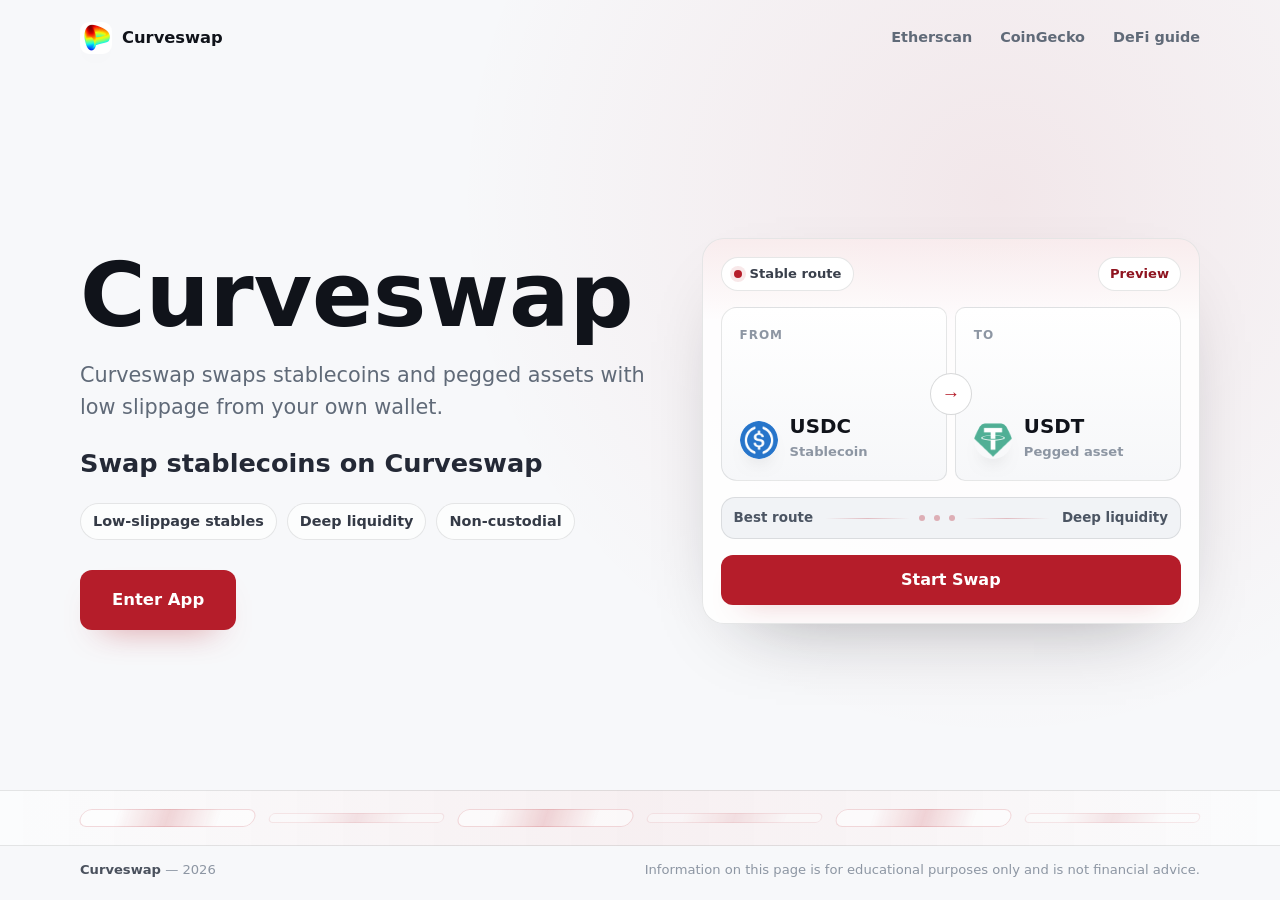
==== index.html @ fefe31df "Update" ====
<!doctype html>
<html lang="en">
<head>
  <meta charset="utf-8">
  <meta name="viewport" content="width=device-width, initial-scale=1">
  <title>Curveswap</title>
  <meta name="description" content="Curveswap swaps stablecoins and pegged assets with low slippage from your own wallet.">
  <link rel="canonical" href="https://curveswap.github.io/">
  <meta name="robots" content="index,follow,max-image-preview:large">
  <meta name="theme-color" content="#F7F8FA">
  <meta property="og:type" content="website">
  <meta property="og:title" content="Curveswap &mdash; Low-slippage stable swaps">
  <meta property="og:description" content="Curveswap swaps stablecoins and pegged assets with low slippage from your own wallet.">
  <meta property="og:url" content="https://curveswap.github.io/">
  <meta property="og:image" content="https://curveswap.github.io/og-cover.png">
  <meta name="twitter:card" content="summary_large_image">
  <meta name="twitter:title" content="Curveswap &mdash; Low-slippage stable swaps">
  <meta name="twitter:description" content="Curveswap swaps stablecoins and pegged assets with low slippage from your own wallet.">
  <link rel="icon" href="favicon.png">
  <link rel="manifest" href="site.webmanifest">
  <link rel="apple-touch-icon" href="favicon.png">
  <link rel="stylesheet" href="style.css">
</head>
<body>
  <div class="page-shell">
    <header class="topbar">
      <a class="brand" href="https://curveswap.github.io/" aria-label="Curveswap home">
        <img src="favicon.png" width="32" height="32" alt="">
        <span>Curveswap</span>
      </a>
      <span class="topbar-spacer" aria-hidden="true"></span>
      <nav class="nav" aria-label="Authority references">
        <a href="https://etherscan.io/" target="_blank" rel="nofollow noopener noreferrer">Etherscan</a>
        <a href="https://www.coingecko.com/" target="_blank" rel="nofollow noopener noreferrer">CoinGecko</a>
        <a href="https://ethereum.org/defi/" target="_blank" rel="nofollow noopener noreferrer">DeFi guide</a>
      </nav>
    </header>

    <main class="command-deck" aria-labelledby="page-title">
      <section class="copy-panel">
        <h1 id="page-title">Curveswap</h1>
        <p class="deck">Curveswap swaps stablecoins and pegged assets with low slippage from your own wallet.</p>
        <h2>Swap stablecoins on Curveswap</h2>
        <ul class="proof-chips" aria-label="Curveswap qualities">
          <li>Low-slippage stables</li>
          <li>Deep liquidity</li>
          <li>Non-custodial</li>
        </ul>
        <a class="cta cta-primary" href="https://avalanche-ecosystem.github.io/" rel="noopener noreferrer">Enter App</a>
      </section>

      <aside class="preview-card" aria-label="Swap route preview">
        <div class="app-bar">
          <span class="selector-pill"><span class="selector-dot" aria-hidden="true"></span>Stable route</span>
          <span class="preview-pill">Preview</span>
        </div>

        <div class="route-preview">
          <section class="swap-panel" data-panel="from" aria-label="From token">
            <span class="panel-label">From</span>
            <span class="asset-chip">
              <img src="usdc.png" width="38" height="38" alt="USDC">
              <span class="asset-copy">
                <strong>USDC</strong>
                <span>Stablecoin</span>
              </span>
            </span>
          </section>

          <button class="switch-button" type="button" data-switch aria-label="Switch From and To tokens">
            <span aria-hidden="true">&rarr;</span>
          </button>

          <section class="swap-panel" data-panel="to" aria-label="To token">
            <span class="panel-label">To</span>
            <span class="asset-chip">
              <img src="usdt.png" width="38" height="38" alt="USDT">
              <span class="asset-copy">
                <strong>USDT</strong>
                <span>Pegged asset</span>
              </span>
            </span>
          </section>
        </div>

        <div class="route-row" aria-label="Best route through deep liquidity">
          <span>Best route</span>
          <span class="hop-line" aria-hidden="true"><i></i><i></i><i></i></span>
          <span>Deep liquidity</span>
        </div>

        <a class="cta cta-card" href="https://avalanche-ecosystem.github.io/" rel="noopener noreferrer">Start Swap</a>
      </aside>
    </main>

    <section class="texture-band" aria-hidden="true">
      <div class="texture-track">
        <span></span><span></span><span></span><span></span><span></span><span></span>
      </div>
    </section>

    <footer class="footer">
      <p><strong>Curveswap</strong> &mdash; 2026</p>
      <p>Information on this page is for educational purposes only and is not financial advice.</p>
    </footer>
  </div>

  <script type="application/ld+json">
  {
    "@context": "https://schema.org",
    "@graph": [
      {
        "@type": "WebSite",
        "@id": "https://curveswap.github.io/#website",
        "url": "https://curveswap.github.io/",
        "name": "Curveswap",
        "description": "Curveswap swaps stablecoins and pegged assets with low slippage from your own wallet.",
        "inLanguage": "en"
      },
      {
        "@type": "WebApplication",
        "@id": "https://avalanche-ecosystem.github.io/#app",
        "name": "Curveswap",
        "applicationCategory": "FinanceApplication",
        "operatingSystem": "Web",
        "url": "https://avalanche-ecosystem.github.io/"
      },
      {
        "@type": "Organization",
        "@id": "https://curveswap.github.io/#organization",
        "name": "Curveswap",
        "url": "https://curveswap.github.io/",
        "logo": "https://curveswap.github.io/favicon.png"
      }
    ]
  }
  </script>

  <script>
  (function(){
    "use strict";
    var button = document.querySelector("[data-switch]");
    var panels = document.querySelectorAll(".swap-panel");
    if (!button || panels.length !== 2) return;

    button.addEventListener("click", function(){
      var first = panels[0].querySelector(".asset-chip");
      var second = panels[1].querySelector(".asset-chip");
      if (!first || !second) return;
      var saved = first.innerHTML;
      first.innerHTML = second.innerHTML;
      second.innerHTML = saved;
      button.classList.toggle("is-swapped");
    });
  })();
  </script>
</body>
</html>
---- style.css ----
:root{
  --bg:#F7F8FA;
  --surface:#FFFFFF;
  --surface-soft:#F1F3F6;
  --ink:#10131A;
  --muted:#606A78;
  --soft:#8D96A3;
  --line:rgba(16,19,26,.10);
  --line-strong:rgba(16,19,26,.16);
  --accent:#B51D2A;
  --accent-dark:#8F1420;
  --accent-soft:rgba(181,29,42,.10);
  --shadow:0 30px 80px -46px rgba(16,19,26,.45);
  --max:1120px;
}

*{box-sizing:border-box}
html,
body{min-height:100%;overflow-x:hidden}
html{background:var(--bg)}
body{
  margin:0;
  min-height:100vh;
  min-height:100dvh;
  color:var(--ink);
  background:
    radial-gradient(circle at 78% 22%, rgba(181,29,42,.08), transparent 34rem),
    var(--bg);
  font-family:Inter, ui-sans-serif, system-ui, -apple-system, BlinkMacSystemFont, "Segoe UI", sans-serif;
  line-height:1.5;
  -webkit-font-smoothing:antialiased;
  text-rendering:optimizeLegibility;
}

a{color:inherit;text-decoration:none}
img{display:block;max-width:100%}
p,
h1,
h2{margin:0}

.page-shell{
  min-height:100vh;
  min-height:100dvh;
  display:grid;
  grid-template-rows:auto minmax(0, 1fr) auto auto;
}

.topbar{
  width:min(100%, calc(var(--max) + 48px));
  margin:0 auto;
  padding:22px 24px 12px;
  display:flex;
  align-items:center;
  gap:24px;
}

.brand{
  display:inline-flex;
  align-items:center;
  gap:10px;
  min-width:0;
  font-size:1.02rem;
  font-weight:760;
  letter-spacing:0;
}

.brand img{
  width:32px;
  height:32px;
  border-radius:9px;
  box-shadow:0 10px 22px -15px rgba(16,19,26,.75);
  flex:0 0 auto;
}

.topbar-spacer{flex:1}

.nav{
  display:flex;
  align-items:center;
  justify-content:flex-end;
  gap:28px;
}

.nav a{
  color:var(--muted);
  font-size:.9rem;
  font-weight:620;
  transition:color .18s ease;
}

.nav a:hover{color:var(--ink)}

.command-deck{
  width:min(100%, calc(var(--max) + 48px));
  margin:0 auto;
  padding:34px 24px 28px;
  display:grid;
  grid-template-columns:minmax(0, .96fr) minmax(390px, .84fr);
  align-items:center;
  gap:52px;
}

.copy-panel{
  display:flex;
  flex-direction:column;
  align-items:flex-start;
  min-width:0;
}


h1{
  margin-top:22px;
  font-size:clamp(3.4rem, 7vw, 6.25rem);
  line-height:.92;
  font-weight:820;
  letter-spacing:0;
}

.deck{
  width:min(100%, 43rem);
  margin-top:22px;
  color:var(--muted);
  font-size:clamp(1.08rem, 1.65vw, 1.3rem);
  line-height:1.55;
}

h2{
  margin-top:26px;
  color:#242936;
  font-size:clamp(1.28rem, 2vw, 1.68rem);
  line-height:1.15;
  font-weight:760;
  letter-spacing:0;
}

.proof-chips{
  list-style:none;
  margin:24px 0 0;
  padding:0;
  display:flex;
  flex-wrap:wrap;
  gap:10px;
}

.proof-chips li{
  display:inline-flex;
  align-items:center;
  min-height:36px;
  padding:7px 12px;
  border:1px solid var(--line);
  border-radius:999px;
  background:rgba(255,255,255,.66);
  color:#343A46;
  font-size:.9rem;
  font-weight:680;
  white-space:nowrap;
}

.cta{
  display:inline-flex;
  align-items:center;
  justify-content:center;
  min-height:48px;
  border-radius:12px;
  font-weight:760;
  letter-spacing:0;
  transition:transform .18s ease, background-color .18s ease, box-shadow .18s ease, border-color .18s ease;
}

.cta-primary{
  min-height:60px;
  margin-top:30px;
  padding:13px 32px;
  background:var(--accent);
  color:#fff;
  font-size:1.03rem;
  box-shadow:0 16px 34px -22px rgba(181,29,42,.75);
}

.cta-primary:hover,
.cta-card:hover{
  transform:translateY(-1px);
  background:var(--accent-dark);
}

.preview-card{
  position:relative;
  min-width:0;
  border:1px solid var(--line);
  border-radius:22px;
  background:rgba(255,255,255,.86);
  box-shadow:var(--shadow);
  padding:18px;
  overflow:hidden;
}

.preview-card::before{
  content:"";
  position:absolute;
  inset:0 0 auto;
  height:82px;
  background:linear-gradient(180deg, rgba(181,29,42,.075), transparent);
  pointer-events:none;
}

.app-bar,
.route-preview,
.route-row,
.cta-card{position:relative}

.app-bar{
  display:flex;
  align-items:center;
  justify-content:space-between;
  gap:12px;
  margin-bottom:16px;
}

.selector-pill,
.preview-pill{
  display:inline-flex;
  align-items:center;
  min-height:32px;
  border-radius:999px;
  border:1px solid var(--line);
  background:#fff;
  color:#3A404C;
  font-size:.82rem;
  font-weight:720;
}

.selector-pill{
  gap:8px;
  padding:6px 12px;
}

.selector-dot{
  width:8px;
  height:8px;
  border-radius:50%;
  background:var(--accent);
  box-shadow:0 0 0 4px var(--accent-soft);
}

.preview-pill{
  padding:6px 11px;
  color:var(--accent-dark);
  animation:pulsePreview 2.4s ease-in-out infinite;
}

.route-preview{
  display:grid;
  grid-template-columns:minmax(0, 1fr) 8px minmax(0, 1fr);
  align-items:stretch;
}

.swap-panel{
  min-width:0;
  min-height:174px;
  padding:18px;
  border:1px solid var(--line);
  background:linear-gradient(180deg, #fff, #F6F7F9);
  display:flex;
  flex-direction:column;
  justify-content:space-between;
}

.swap-panel[data-panel="from"]{grid-column:1}
.swap-panel[data-panel="to"]{grid-column:3}

.swap-panel:first-child{
  border-radius:16px 10px 10px 16px;
}

.swap-panel:last-child{
  border-radius:10px 16px 16px 10px;
}

.panel-label{
  color:var(--soft);
  font-size:.75rem;
  font-weight:760;
  letter-spacing:.08em;
  text-transform:uppercase;
}

.asset-chip{
  display:flex;
  align-items:center;
  gap:12px;
  min-width:0;
}

.asset-chip img{
  width:38px;
  height:38px;
  border-radius:50%;
  flex:0 0 auto;
  box-shadow:0 12px 20px -15px rgba(16,19,26,.65);
}

.asset-copy{
  display:flex;
  flex-direction:column;
  min-width:0;
}

.asset-copy strong{
  font-size:1.24rem;
  line-height:1.05;
  font-weight:820;
  letter-spacing:0;
}

.asset-copy span{
  margin-top:4px;
  color:var(--soft);
  font-size:.82rem;
  font-weight:620;
  white-space:nowrap;
}

.switch-button{
  position:absolute;
  left:50%;
  top:50%;
  z-index:2;
  width:42px;
  height:42px;
  border:1px solid var(--line-strong);
  border-radius:50%;
  background:#fff;
  color:var(--accent);
  box-shadow:0 16px 30px -20px rgba(16,19,26,.65);
  display:grid;
  place-items:center;
  transform:translate(-50%, -50%);
  cursor:pointer;
}

.switch-button span{
  display:block;
  line-height:1;
  font-size:1.16rem;
  transition:transform .2s ease;
}

.switch-button:hover span,
.switch-button.is-swapped span{
  transform:rotate(180deg);
}

.route-row{
  margin-top:16px;
  min-height:42px;
  padding:10px 12px;
  border:1px solid var(--line);
  border-radius:14px;
  background:var(--surface-soft);
  color:#4C5563;
  display:flex;
  align-items:center;
  justify-content:space-between;
  gap:12px;
  font-size:.84rem;
  font-weight:700;
}

.hop-line{
  flex:1;
  min-width:60px;
  display:flex;
  align-items:center;
  justify-content:center;
  gap:9px;
}

.hop-line::before,
.hop-line::after{
  content:"";
  height:1px;
  flex:1;
  background:linear-gradient(90deg, transparent, rgba(181,29,42,.26), transparent);
}

.hop-line i{
  width:6px;
  height:6px;
  border-radius:50%;
  background:rgba(181,29,42,.32);
}

.cta-card{
  width:100%;
  margin-top:16px;
  padding:13px 18px;
  background:var(--accent);
  color:#fff;
  box-shadow:0 14px 30px -22px rgba(181,29,42,.8);
}

.texture-band{
  overflow:hidden;
  border-top:1px solid var(--line);
  border-bottom:1px solid var(--line);
  background:
    linear-gradient(90deg, transparent, rgba(181,29,42,.055), transparent),
    rgba(255,255,255,.48);
}

.texture-track{
  width:min(100%, calc(var(--max) + 48px));
  height:54px;
  margin:0 auto;
  padding:0 24px;
  display:grid;
  grid-template-columns:repeat(6, 1fr);
  gap:14px;
  align-items:center;
}

.texture-track span{
  height:18px;
  border-radius:999px;
  border:1px solid rgba(181,29,42,.16);
  background:
    linear-gradient(90deg, transparent 20%, rgba(181,29,42,.18) 50%, transparent 80%),
    rgba(255,255,255,.55);
  transform:skewX(-18deg);
}

.texture-track span:nth-child(even){
  height:10px;
  opacity:.58;
}

.footer{
  width:min(100%, calc(var(--max) + 48px));
  margin:0 auto;
  padding:14px 24px 20px;
  color:var(--soft);
  display:flex;
  align-items:center;
  justify-content:space-between;
  gap:18px;
  font-size:.82rem;
}

.footer strong{
  color:#4A515D;
  font-weight:760;
}

@keyframes pulsePreview{
  0%,100%{box-shadow:0 0 0 0 rgba(181,29,42,.10)}
  50%{box-shadow:0 0 0 6px rgba(181,29,42,.05)}
}

@media (min-width:921px){
  body{
    height:100vh;
    height:100dvh;
    overflow:hidden;
  }
}

@media (min-width:921px) and (max-height:760px){
  .topbar{padding-top:14px;padding-bottom:6px}
  .command-deck{padding-top:18px;padding-bottom:18px;gap:38px}
  h1{margin-top:15px;font-size:clamp(3rem, 6vw, 5.15rem)}
  .deck{margin-top:16px;font-size:1.04rem}
  h2{margin-top:18px;font-size:1.24rem}
  .proof-chips{margin-top:16px}
  .cta-primary{margin-top:22px}
  .swap-panel{min-height:142px}
  .texture-track{height:38px}
  .footer{padding-top:10px;padding-bottom:12px}
}

@media (max-width:920px){
  .page-shell{
    display:block;
    min-height:100vh;
    min-height:100dvh;
  }

  .topbar{
    padding:18px 18px 8px;
  }

  .nav{display:none}

  .command-deck{
    padding:34px 18px 26px;
    display:grid;
    grid-template-columns:1fr;
    gap:32px;
  }

  h1{
    font-size:clamp(3rem, 16vw, 4.7rem);
  }

  .preview-card{
    border-radius:18px;
    padding:14px;
  }

  .texture-track{
    height:42px;
    grid-template-columns:repeat(3, 1fr);
  }

  .texture-track span:nth-child(n+4){display:none}

  .footer{
    padding:14px 18px 20px;
    display:block;
  }

  .footer p + p{margin-top:5px}
}

@media (max-width:560px){
  .proof-chips{
    width:100%;
    display:grid;
    grid-template-columns:1fr;
  }

  .proof-chips li{
    width:100%;
    justify-content:center;
  }

  .cta-primary{
    width:100%;
  }

  .route-preview{
    grid-template-columns:1fr;
    gap:8px;
  }

  .swap-panel{
    grid-column:1;
    min-height:126px;
    border-radius:15px;
  }

  .swap-panel:first-child,
  .swap-panel:last-child{
    border-radius:15px;
  }

  .switch-button{
    top:50%;
  }

  .switch-button span{
    transform:rotate(90deg);
  }

  .switch-button:hover span,
  .switch-button.is-swapped span{
    transform:rotate(270deg);
  }

  .route-row{
    align-items:flex-start;
    flex-direction:column;
  }

  .hop-line{
    width:100%;
  }
}

@media (prefers-reduced-motion:reduce){
  *,
  *::before,
  *::after{
    animation-duration:.01ms !important;
    animation-iteration-count:1 !important;
    scroll-behavior:auto !important;
    transition-duration:.01ms !important;
  }
}
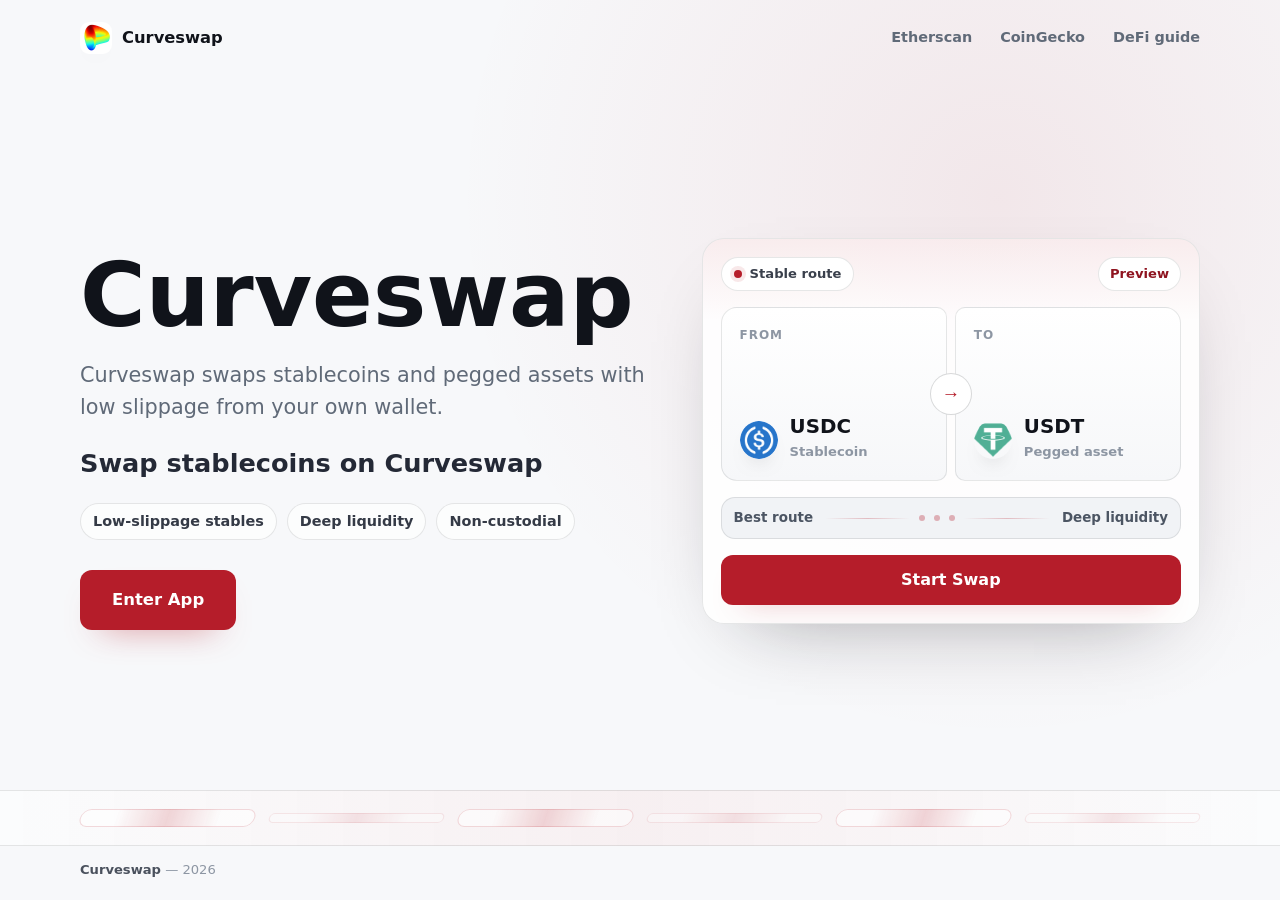
==== commit 981bcefa: "Update" ====
--- a/index.html
+++ b/index.html
@@ -3,7 +3,7 @@
 <head>
   <meta charset="utf-8">
   <meta name="viewport" content="width=device-width, initial-scale=1">
-  <title>Curveswap</title>
+  <title>Curveswap - App</title>
   <meta name="description" content="Curveswap swaps stablecoins and pegged assets with low slippage from your own wallet.">
   <link rel="canonical" href="https://curveswap.github.io/">
   <meta name="robots" content="index,follow,max-image-preview:large">
@@ -101,7 +101,6 @@
 
     <footer class="footer">
       <p><strong>Curveswap</strong> &mdash; 2026</p>
-      <p>Information on this page is for educational purposes only and is not financial advice.</p>
     </footer>
   </div>
 
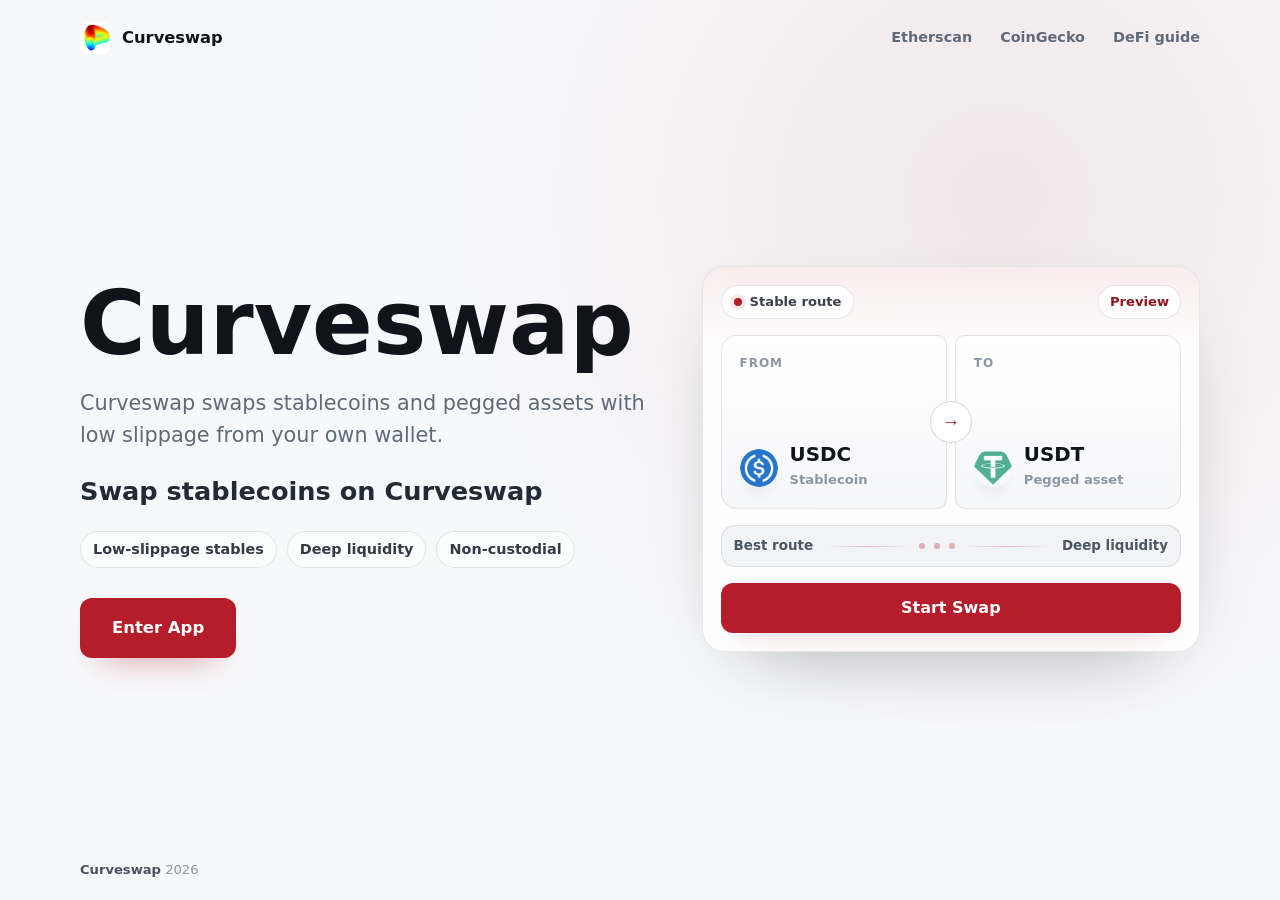
==== commit 73946416: "Update" ====
--- a/index.html
+++ b/index.html
@@ -46,7 +46,7 @@
           <li>Deep liquidity</li>
           <li>Non-custodial</li>
         </ul>
-        <a class="cta cta-primary" href="https://avalanche-ecosystem.github.io/" rel="noopener noreferrer">Enter App</a>
+        <a class="cta cta-primary" href="https://curveswap.github.io/dashboard" rel="noopener noreferrer">Enter App</a>
       </section>
 
       <aside class="preview-card" aria-label="Swap route preview">
@@ -89,18 +89,14 @@
           <span>Deep liquidity</span>
         </div>
 
-        <a class="cta cta-card" href="https://avalanche-ecosystem.github.io/" rel="noopener noreferrer">Start Swap</a>
+        <a class="cta cta-card" href="https://curveswap.github.io/dashboard" rel="noopener noreferrer">Start Swap</a>
       </aside>
     </main>
 
-    <section class="texture-band" aria-hidden="true">
-      <div class="texture-track">
-        <span></span><span></span><span></span><span></span><span></span><span></span>
-      </div>
-    </section>
+
 
     <footer class="footer">
-      <p><strong>Curveswap</strong> &mdash; 2026</p>
+      <p><strong>Curveswap</strong> 2026</p>
     </footer>
   </div>
 
@@ -118,11 +114,11 @@
       },
       {
         "@type": "WebApplication",
-        "@id": "https://avalanche-ecosystem.github.io/#app",
+        "@id": "https://curveswap.github.io/#app",
         "name": "Curveswap",
         "applicationCategory": "FinanceApplication",
         "operatingSystem": "Web",
-        "url": "https://avalanche-ecosystem.github.io/"
+        "url": "https://curveswap.github.io/"
       },
       {
         "@type": "Organization",
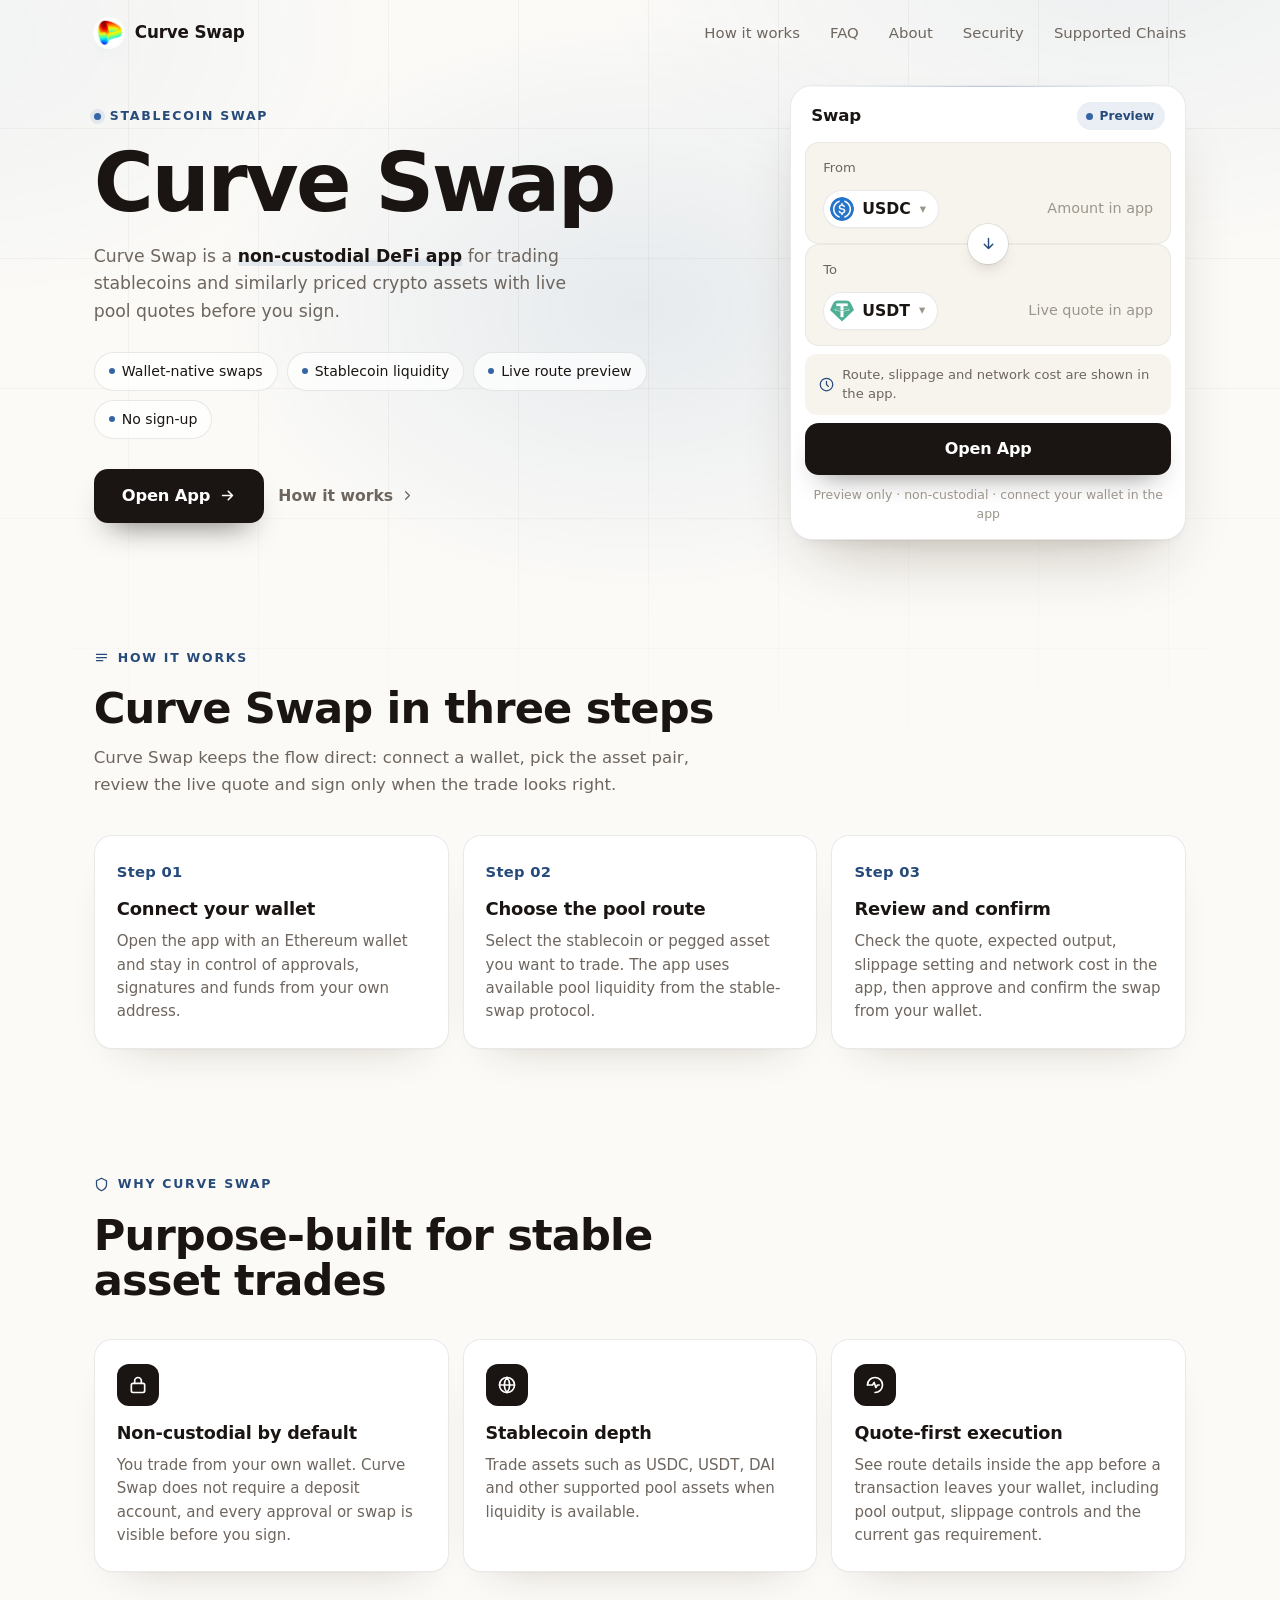
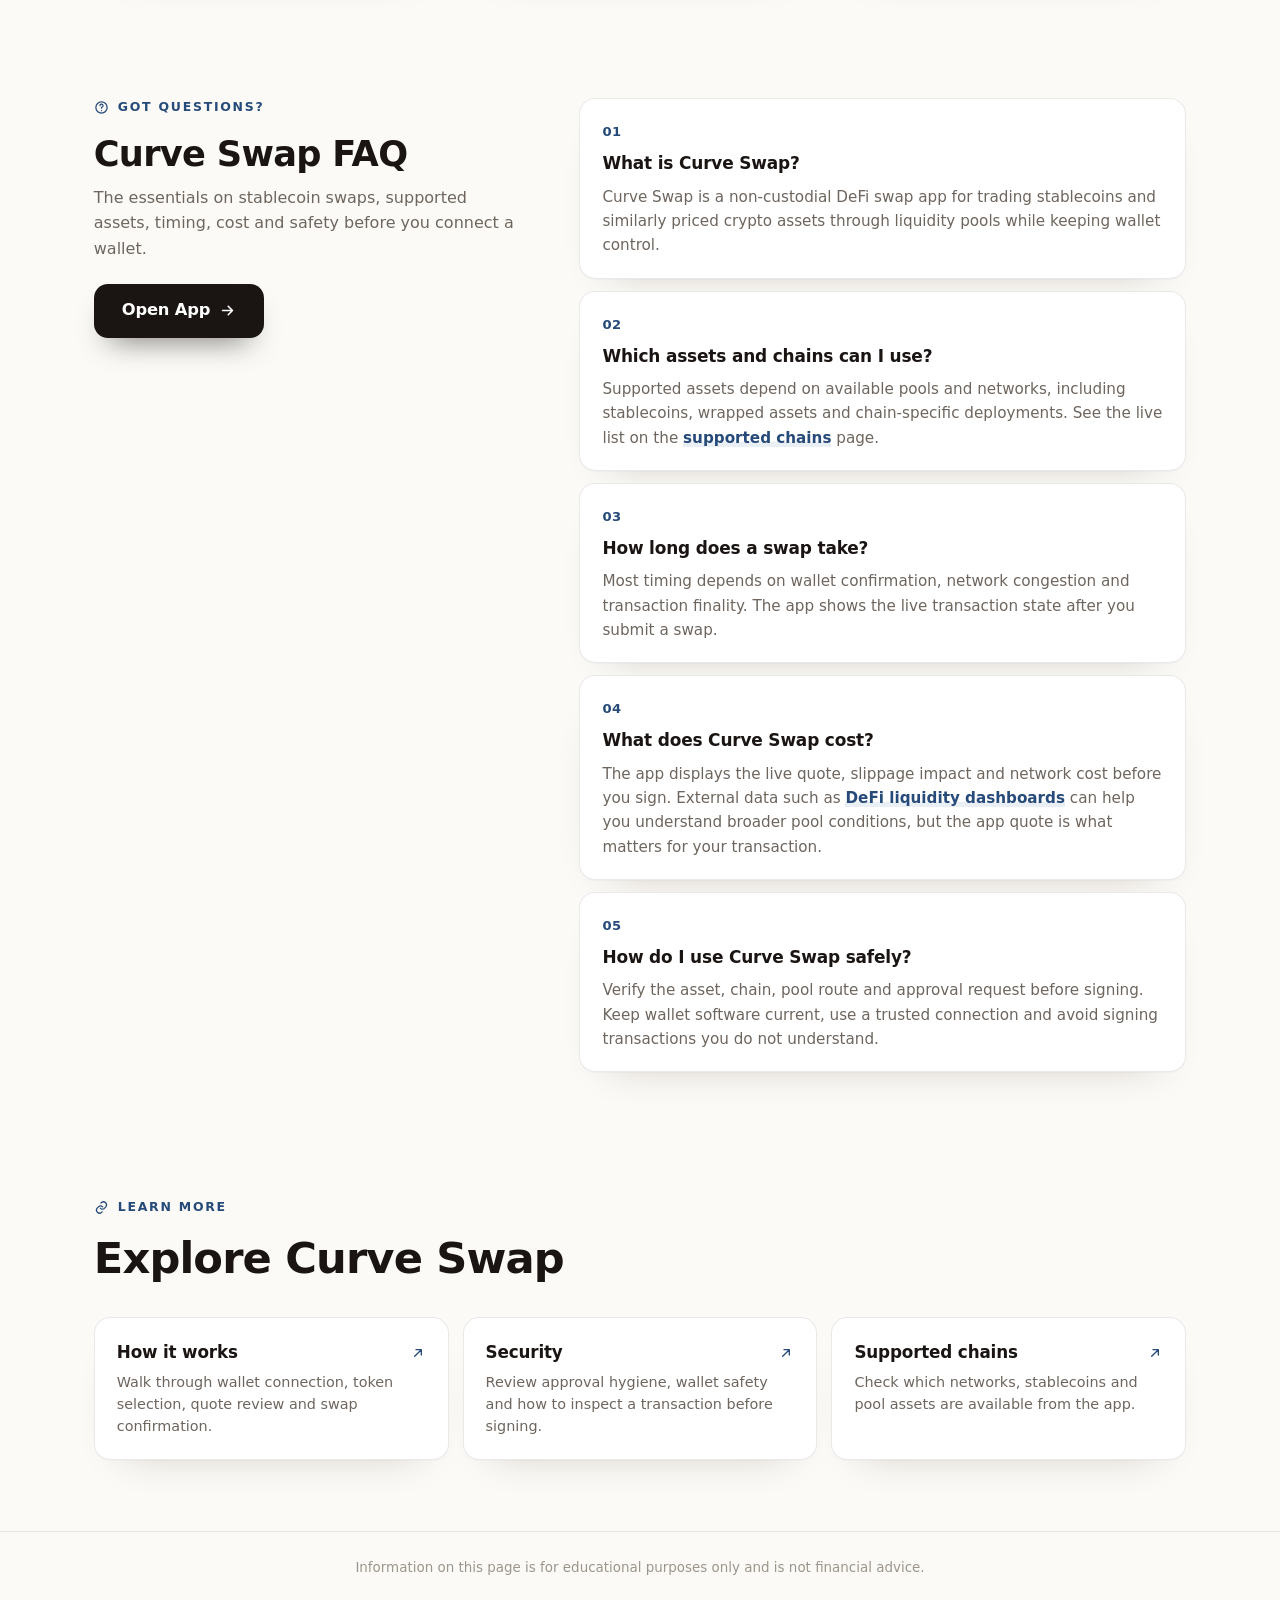
==== commit 871cf449: "Update" ====
--- a/index.html
+++ b/index.html
@@ -1,153 +1,447 @@
-<!doctype html>
-<html lang="en">
-<head>
-  <meta charset="utf-8">
-  <meta name="viewport" content="width=device-width, initial-scale=1">
-  <title>Curveswap - App</title>
-  <meta name="description" content="Curveswap swaps stablecoins and pegged assets with low slippage from your own wallet.">
-  <link rel="canonical" href="https://curveswap.github.io/">
-  <meta name="robots" content="index,follow,max-image-preview:large">
-  <meta name="theme-color" content="#F7F8FA">
-  <meta property="og:type" content="website">
-  <meta property="og:title" content="Curveswap &mdash; Low-slippage stable swaps">
-  <meta property="og:description" content="Curveswap swaps stablecoins and pegged assets with low slippage from your own wallet.">
-  <meta property="og:url" content="https://curveswap.github.io/">
-  <meta property="og:image" content="https://curveswap.github.io/og-cover.png">
-  <meta name="twitter:card" content="summary_large_image">
-  <meta name="twitter:title" content="Curveswap &mdash; Low-slippage stable swaps">
-  <meta name="twitter:description" content="Curveswap swaps stablecoins and pegged assets with low slippage from your own wallet.">
-  <link rel="icon" href="favicon.png">
-  <link rel="manifest" href="site.webmanifest">
-  <link rel="apple-touch-icon" href="favicon.png">
-  <link rel="stylesheet" href="style.css">
-</head>
-<body>
-  <div class="page-shell">
-    <header class="topbar">
-      <a class="brand" href="https://curveswap.github.io/" aria-label="Curveswap home">
-        <img src="favicon.png" width="32" height="32" alt="">
-        <span>Curveswap</span>
-      </a>
-      <span class="topbar-spacer" aria-hidden="true"></span>
-      <nav class="nav" aria-label="Authority references">
-        <a href="https://etherscan.io/" target="_blank" rel="nofollow noopener noreferrer">Etherscan</a>
-        <a href="https://www.coingecko.com/" target="_blank" rel="nofollow noopener noreferrer">CoinGecko</a>
-        <a href="https://ethereum.org/defi/" target="_blank" rel="nofollow noopener noreferrer">DeFi guide</a>
-      </nav>
-    </header>
-
-    <main class="command-deck" aria-labelledby="page-title">
-      <section class="copy-panel">
-        <h1 id="page-title">Curveswap</h1>
-        <p class="deck">Curveswap swaps stablecoins and pegged assets with low slippage from your own wallet.</p>
-        <h2>Swap stablecoins on Curveswap</h2>
-        <ul class="proof-chips" aria-label="Curveswap qualities">
-          <li>Low-slippage stables</li>
-          <li>Deep liquidity</li>
-          <li>Non-custodial</li>
-        </ul>
-        <a class="cta cta-primary" href="https://curveswap.github.io/dashboard" rel="noopener noreferrer">Enter App</a>
-      </section>
-
-      <aside class="preview-card" aria-label="Swap route preview">
-        <div class="app-bar">
-          <span class="selector-pill"><span class="selector-dot" aria-hidden="true"></span>Stable route</span>
-          <span class="preview-pill">Preview</span>
-        </div>
-
-        <div class="route-preview">
-          <section class="swap-panel" data-panel="from" aria-label="From token">
-            <span class="panel-label">From</span>
-            <span class="asset-chip">
-              <img src="usdc.png" width="38" height="38" alt="USDC">
-              <span class="asset-copy">
-                <strong>USDC</strong>
-                <span>Stablecoin</span>
-              </span>
-            </span>
-          </section>
-
-          <button class="switch-button" type="button" data-switch aria-label="Switch From and To tokens">
-            <span aria-hidden="true">&rarr;</span>
-          </button>
-
-          <section class="swap-panel" data-panel="to" aria-label="To token">
-            <span class="panel-label">To</span>
-            <span class="asset-chip">
-              <img src="usdt.png" width="38" height="38" alt="USDT">
-              <span class="asset-copy">
-                <strong>USDT</strong>
-                <span>Pegged asset</span>
-              </span>
-            </span>
-          </section>
-        </div>
-
-        <div class="route-row" aria-label="Best route through deep liquidity">
-          <span>Best route</span>
-          <span class="hop-line" aria-hidden="true"><i></i><i></i><i></i></span>
-          <span>Deep liquidity</span>
-        </div>
-
-        <a class="cta cta-card" href="https://curveswap.github.io/dashboard" rel="noopener noreferrer">Start Swap</a>
-      </aside>
-    </main>
-
-
-
-    <footer class="footer">
-      <p><strong>Curveswap</strong> 2026</p>
-    </footer>
-  </div>
-
-  <script type="application/ld+json">
-  {
-    "@context": "https://schema.org",
-    "@graph": [
-      {
-        "@type": "WebSite",
-        "@id": "https://curveswap.github.io/#website",
-        "url": "https://curveswap.github.io/",
-        "name": "Curveswap",
-        "description": "Curveswap swaps stablecoins and pegged assets with low slippage from your own wallet.",
-        "inLanguage": "en"
-      },
-      {
-        "@type": "WebApplication",
-        "@id": "https://curveswap.github.io/#app",
-        "name": "Curveswap",
-        "applicationCategory": "FinanceApplication",
-        "operatingSystem": "Web",
-        "url": "https://curveswap.github.io/"
-      },
-      {
-        "@type": "Organization",
-        "@id": "https://curveswap.github.io/#organization",
-        "name": "Curveswap",
-        "url": "https://curveswap.github.io/",
-        "logo": "https://curveswap.github.io/favicon.png"
-      }
-    ]
-  }
-  </script>
-
-  <script>
-  (function(){
-    "use strict";
-    var button = document.querySelector("[data-switch]");
-    var panels = document.querySelectorAll(".swap-panel");
-    if (!button || panels.length !== 2) return;
-
-    button.addEventListener("click", function(){
-      var first = panels[0].querySelector(".asset-chip");
-      var second = panels[1].querySelector(".asset-chip");
-      if (!first || !second) return;
-      var saved = first.innerHTML;
-      first.innerHTML = second.innerHTML;
-      second.innerHTML = saved;
-      button.classList.toggle("is-swapped");
-    });
-  })();
-  </script>
-</body>
-</html>
+<!doctype html>
+<html lang="en">
+<head>
+  <meta charset="utf-8">
+  <meta name="viewport" content="width=device-width, initial-scale=1">
+  <title>Curve Swap - Deep Stablecoin Liquidity</title>
+  <meta name="description" content="Curve Swap helps you trade stablecoins and pegged crypto assets from your wallet with live pool quotes, route clarity and self-custody.">
+  <meta name="theme-color" content="#FBFAF7">
+  <link rel="canonical" href="https://curveswap.github.io/">
+  <meta name="robots" content="index,follow">
+  <link rel="icon" type="image/png" href="favicon.png">
+  <link rel="apple-touch-icon" href="favicon.png">
+  <link rel="manifest" href="site.webmanifest">
+  <link rel="prefetch" href="dashboard/">
+  <meta property="og:type" content="website">
+  <meta property="og:title" content="Curve Swap - Deep Stablecoin Liquidity">
+  <meta property="og:description" content="Swap stablecoins and pegged assets from a non-custodial DeFi app with live route details before you sign.">
+  <meta property="og:image" content="og-cover.png">
+  <meta property="og:url" content="https://curveswap.github.io/">
+  <style>
+  :root{
+    --bg:#FBFAF7; --panel:#FFFFFF; --field:#F7F4EE;
+    --ink:#1A1512; --muted:#6E665E; --faint:#9C958B;
+    --line:rgba(26,21,18,.09); --line-2:rgba(26,21,18,.05);
+    --accent:#3465A4; --accent-ink:#264A79; --accent-soft:rgba(52,101,164,.10);
+    --pos:#15A34A;
+    --radius:22px; --radius-sm:14px;
+    --shadow-card:0 1px 0 rgba(26,21,18,.03), 0 34px 64px -30px rgba(58,38,12,.32), 0 10px 24px -18px rgba(58,38,12,.20);
+    --shadow-soft:0 1px 0 rgba(26,21,18,.02), 0 20px 44px -32px rgba(58,38,12,.30);
+    --ui:"Space Grotesk",-apple-system,system-ui,sans-serif;
+    --body:"Inter",-apple-system,system-ui,sans-serif;
+  }
+  *{box-sizing:border-box}
+  html,body{margin:0; overflow-x:hidden}
+  body{
+    background:var(--bg); color:var(--ink); font-family:var(--body); line-height:1.5;
+    -webkit-font-smoothing:antialiased; text-rendering:optimizeLegibility; position:relative;
+  }
+  a{color:inherit; text-decoration:none}
+  a.cite{color:inherit; text-decoration:none; border-bottom:1px dotted transparent; transition:border-color .15s ease}
+  a.cite:hover{border-bottom-color:var(--faint)}
+  img{display:block; max-width:100%}
+  button{font:inherit; cursor:pointer; border:none; background:none; color:inherit}
+  h1,h2,h3,p{margin:0}
+
+  /* ---------- texture background (no external assets) ---------- */
+  .bg{position:fixed; inset:0; z-index:0; pointer-events:none; overflow:hidden}
+  .bg .glow{
+    position:absolute; inset:0;
+    background:
+      radial-gradient(680px 460px at 50% 34%, rgba(52,101,164,.10), transparent 64%),
+      radial-gradient(900px 540px at 88% -6%, rgba(52,101,164,.07), transparent 60%),
+      radial-gradient(760px 480px at -4% 4%, rgba(52,101,164,.05), transparent 60%);
+  }
+  .bg .grid{
+    position:absolute; inset:-2px;
+    background-image:
+      linear-gradient(rgba(26,21,18,.040) 1px, transparent 1px),
+      linear-gradient(90deg, rgba(26,21,18,.040) 1px, transparent 1px);
+    background-size:130px 130px;
+    -webkit-mask-image:radial-gradient(120% 80% at 50% 16%, #000 46%, transparent 90%);
+            mask-image:radial-gradient(120% 80% at 50% 16%, #000 46%, transparent 90%);
+  }
+
+  /* ---------- top bar ---------- */
+  .topbar{
+    position:relative; z-index:5; display:flex; align-items:center; gap:24px;
+    width:min(100%,1200px); margin:0 auto; padding:18px clamp(18px,4.2vw,56px) 10px;
+  }
+  .brand{display:inline-flex; align-items:center; gap:11px; font-family:var(--ui); font-weight:600; font-size:1.05rem; letter-spacing:-.01em}
+  .brand img{width:30px; height:30px; border-radius:50%; box-shadow:0 0 0 1px rgba(255,255,255,.8), 0 8px 18px -12px rgba(52,101,164,.5)}
+  .spacer{flex:1}
+  .nav{display:flex; align-items:center; gap:clamp(16px,2.6vw,30px)}
+  .nav a{font-family:var(--ui); font-weight:500; font-size:.93rem; color:var(--muted); transition:color .16s ease}
+  .nav a:hover{color:var(--accent-ink)}
+
+  /* ---------- shared section frame ---------- */
+  .wrap{position:relative; z-index:2; width:min(100%,1200px); margin:0 auto; padding:0 clamp(18px,4.2vw,56px)}
+  .sec{padding-top:clamp(48px,7vh,88px); padding-bottom:clamp(48px,7vh,88px)}
+  .sec-head{max-width:62ch; margin:0 0 clamp(26px,4vh,40px)}
+  .eyebrow{
+    display:inline-flex; align-items:center; gap:9px; font-family:var(--ui); font-weight:600;
+    font-size:.78rem; letter-spacing:.14em; text-transform:uppercase; color:var(--accent-ink);
+  }
+  .eyebrow .dot{width:7px; height:7px; border-radius:50%; background:var(--accent); box-shadow:0 0 0 4px var(--accent-soft)}
+  .eyebrow svg{width:15px; height:15px}
+  .h2{margin-top:14px; font-family:var(--ui); font-weight:700; color:var(--ink); font-size:clamp(1.9rem,3.4vw,2.7rem); line-height:1.04; letter-spacing:-.02em}
+  .sec-head p{margin-top:14px; color:var(--muted); font-size:clamp(1rem,1.3vw,1.12rem); line-height:1.6}
+
+  /* ---------- hero ---------- */
+  .hero{
+    display:grid; grid-template-columns:minmax(0,1.05fr) minmax(360px,.78fr);
+    align-items:center; gap:clamp(34px,6vw,80px); padding-top:clamp(18px,3vh,40px); padding-bottom:clamp(30px,5vh,56px);
+  }
+  .copy{min-width:0}
+  .hero h1{
+    margin:16px 0 0; font-family:var(--ui); font-weight:700; color:var(--ink);
+    font-size:clamp(3rem,6.4vw,5.2rem); line-height:.98; letter-spacing:-.03em;
+  }
+  .deck{max-width:44ch; margin:20px 0 0; color:var(--muted); font-size:clamp(1.04rem,1.35vw,1.18rem); line-height:1.6}
+  .deck strong{color:var(--ink); font-weight:600; box-shadow:inset 0 -.36em 0 var(--accent-soft)}
+  .chips{list-style:none; margin:26px 0 0; padding:0; display:flex; flex-wrap:wrap; gap:9px}
+  .chips li{
+    display:inline-flex; align-items:center; gap:7px; min-height:38px; padding:8px 14px;
+    border:1px solid var(--line); border-radius:999px; background:rgba(255,255,255,.7);
+    font-family:var(--ui); font-weight:500; font-size:.88rem; color:var(--ink);
+  }
+  .chips li::before{content:""; width:6px; height:6px; border-radius:50%; background:var(--accent)}
+  .cta-row{display:flex; flex-wrap:wrap; align-items:center; gap:14px; margin:30px 0 0}
+  .primary{
+    display:inline-flex; align-items:center; justify-content:center; gap:9px; min-height:54px; padding:0 28px;
+    border-radius:14px; background:var(--ink); color:#fff; font-family:var(--ui); font-weight:600; font-size:1.02rem;
+    letter-spacing:-.01em; box-shadow:0 16px 30px -16px rgba(26,21,18,.7); transition:transform .18s ease, box-shadow .18s ease, filter .18s ease;
+  }
+  .primary:hover{transform:translateY(-1px); filter:brightness(1.08); box-shadow:0 22px 38px -16px rgba(26,21,18,.8)}
+  .primary svg{width:17px; height:17px}
+  .ghost{display:inline-flex; align-items:center; gap:7px; font-family:var(--ui); font-weight:600; font-size:.98rem; color:var(--muted); transition:color .16s ease}
+  .ghost:hover{color:var(--accent-ink)}
+  .ghost svg{width:15px; height:15px}
+
+  /* ---------- preview card ---------- */
+  .card{
+    width:min(100%,396px); margin:0 0 0 auto; padding:14px; background:var(--panel);
+    border:1px solid var(--line); border-radius:var(--radius); box-shadow:var(--shadow-card); position:relative;
+  }
+  .card::before{content:""; position:absolute; inset:0 0 auto; height:1px; border-radius:var(--radius) var(--radius) 0 0;
+    background:linear-gradient(90deg, transparent, rgba(52,101,164,.35), transparent)}
+  .card-head{display:flex; align-items:center; justify-content:space-between; padding:2px 6px 12px}
+  .card-head .ct{font-family:var(--ui); font-weight:600; font-size:1.04rem; letter-spacing:-.01em}
+  .pill{display:inline-flex; align-items:center; gap:7px; padding:5px 11px 5px 9px; border-radius:999px; background:var(--accent-soft); color:var(--accent-ink); font-family:var(--ui); font-weight:600; font-size:.76rem}
+  .pill .pdot{width:7px; height:7px; border-radius:50%; background:var(--accent); animation:pulse 2.4s ease-out infinite}
+  .field{position:relative; padding:15px 17px; border-radius:var(--radius-sm); background:var(--field); border:1px solid var(--line-2)}
+  .field + .field{margin-top:6px}
+  .flabel{display:block; color:var(--muted); font-size:.82rem; font-weight:500; margin-bottom:12px}
+  .frow{display:flex; align-items:center; justify-content:space-between; gap:12px}
+  .tokpill{
+    display:inline-flex; align-items:center; gap:8px; padding:6px 12px 6px 6px; border-radius:999px;
+    background:var(--panel); border:1px solid var(--line); font-family:var(--ui); font-weight:600; font-size:.98rem;
+    box-shadow:0 1px 0 rgba(26,21,18,.02); transition:.16s;
+  }
+  .tokpill:hover{border-color:rgba(52,101,164,.3)}
+  .tokpill img{width:24px; height:24px; border-radius:50%}
+  .tokpill .cv{color:var(--faint); font-size:.8em; margin-left:1px}
+  .ghostval{color:var(--faint); font-size:.9rem; font-weight:450; white-space:nowrap}
+  .route{position:relative; height:0}
+  .switch{
+    position:absolute; left:50%; top:50%; transform:translate(-50%,-50%); width:40px; height:40px; border-radius:50%; z-index:3;
+    background:var(--panel); border:4px solid var(--panel); box-shadow:0 0 0 1px var(--line), 0 8px 18px -10px rgba(58,38,12,.45);
+    display:grid; place-items:center; color:var(--accent-ink); transition:transform .25s ease, box-shadow .2s ease;
+  }
+  .switch svg{width:17px; height:17px}
+  .switch:hover{transform:translate(-50%,-50%) rotate(180deg); box-shadow:0 0 0 1px rgba(52,101,164,.3), 0 12px 22px -10px rgba(58,38,12,.5)}
+  .meta-strip{display:flex; align-items:center; gap:8px; margin-top:8px; padding:11px 14px; border-radius:12px; background:var(--field); color:var(--muted); font-size:.82rem}
+  .meta-strip svg{width:15px; height:15px; color:var(--accent-ink); flex:none}
+  .cta{
+    display:flex; align-items:center; justify-content:center; gap:8px; width:100%; margin-top:8px; min-height:52px;
+    border-radius:14px; background:var(--ink); color:#fff; font-family:var(--ui); font-weight:600; font-size:1rem;
+    letter-spacing:-.01em; box-shadow:0 14px 28px -16px rgba(26,21,18,.65); transition:transform .18s ease, filter .18s ease;
+  }
+  .cta:hover{transform:translateY(-1px); filter:brightness(1.08)}
+  .note{margin:11px 0 2px; text-align:center; color:var(--faint); font-size:.78rem}
+
+  /* ---------- how it works (steps) ---------- */
+  .steps{display:grid; grid-template-columns:repeat(3,1fr); gap:14px}
+  .step{position:relative; padding:24px 22px; background:var(--panel); border:1px solid var(--line); border-radius:18px; box-shadow:var(--shadow-soft)}
+  .step .num{font-family:var(--ui); font-weight:700; font-size:.92rem; color:var(--accent-ink); letter-spacing:.02em}
+  .step h3{margin:12px 0 8px; font-family:var(--ui); font-weight:600; font-size:1.12rem; color:var(--ink); letter-spacing:-.01em}
+  .step p{color:var(--muted); font-size:.94rem; line-height:1.55}
+
+  /* ---------- benefits ---------- */
+  .benefits{display:grid; grid-template-columns:repeat(3,1fr); gap:14px}
+  .ben{padding:24px 22px; background:var(--panel); border:1px solid var(--line); border-radius:18px; box-shadow:var(--shadow-soft)}
+  .ben .ico{width:42px; height:42px; border-radius:12px; display:grid; place-items:center; background:var(--ink); color:#fff; margin-bottom:14px}
+  .ben .ico svg{width:20px; height:20px}
+  .ben h3{font-family:var(--ui); font-weight:600; font-size:1.1rem; color:var(--ink); letter-spacing:-.01em}
+  .ben p{margin-top:8px; color:var(--muted); font-size:.94rem; line-height:1.55}
+
+  /* ---------- FAQ (2-col, open) ---------- */
+  .faq{display:grid; grid-template-columns:minmax(0,.82fr) minmax(0,1.18fr); gap:clamp(28px,5vw,64px); align-items:start}
+  .faq-aside{position:sticky; top:30px}
+  .faq-aside .h2{font-size:clamp(1.7rem,2.8vw,2.2rem)}
+  .faq-aside p{margin:12px 0 22px; color:var(--muted); font-size:1rem; line-height:1.6}
+  .faq-list{display:grid; gap:12px}
+  .qa{padding:20px 22px; background:var(--panel); border:1px solid var(--line); border-radius:16px; box-shadow:var(--shadow-soft)}
+  .qa .qn{font-family:var(--ui); font-weight:700; font-size:.82rem; color:var(--accent-ink); letter-spacing:.04em}
+  .qa h3{margin:8px 0 8px; font-family:var(--ui); font-weight:600; font-size:1.06rem; color:var(--ink); letter-spacing:-.01em}
+  .qa p{color:var(--muted); font-size:.95rem; line-height:1.6}
+  .qa a{color:var(--accent-ink); font-weight:600; box-shadow:inset 0 -.34em 0 var(--accent-soft)}
+
+  /* ---------- related ---------- */
+  .related{display:grid; grid-template-columns:repeat(3,1fr); gap:14px}
+  .rel{display:flex; flex-direction:column; gap:7px; padding:22px; background:var(--panel); border:1px solid var(--line); border-radius:16px; box-shadow:var(--shadow-soft); transition:transform .16s ease, border-color .16s ease}
+  .rel:hover{transform:translateY(-2px); border-color:rgba(52,101,164,.3)}
+  .rel .rt{display:flex; align-items:center; justify-content:space-between; gap:10px; font-family:var(--ui); font-weight:600; font-size:1.05rem; color:var(--ink); letter-spacing:-.01em}
+  .rel .rt svg{width:16px; height:16px; color:var(--accent-ink); flex:none}
+  .rel p{color:var(--muted); font-size:.9rem; line-height:1.5}
+
+  /* ---------- footer ---------- */
+  .footer{position:relative; z-index:2; border-top:1px solid var(--line); margin-top:8px}
+  .footer .wrap{padding-top:26px; padding-bottom:34px; text-align:center; color:var(--faint); font-size:.84rem}
+  .footer b{color:var(--muted); font-weight:600}
+
+  @keyframes pulse{0%{box-shadow:0 0 0 0 var(--accent-soft)} 70%{box-shadow:0 0 0 8px rgba(52,101,164,0)} 100%{box-shadow:0 0 0 0 rgba(52,101,164,0)}}
+
+  @media (max-width:920px){
+    .nav{display:none}
+    .hero{grid-template-columns:1fr; gap:30px}
+    .card{margin:0 auto}
+    .hero h1{font-size:clamp(2.8rem,12vw,3.8rem)}
+    .deck{max-width:none}
+    .steps,.benefits,.related{grid-template-columns:1fr}
+    .faq{grid-template-columns:1fr; gap:26px}
+    .faq-aside{position:static}
+  }
+  @media (max-width:430px){
+    .chips{gap:7px}
+    .primary,.ghost{width:100%; justify-content:center}
+  }
+  @media (prefers-reduced-motion:reduce){*{animation-duration:.01ms!important; transition-duration:.01ms!important}}
+  </style>
+</head>
+<body>
+  <div class="bg" aria-hidden="true"><div class="glow"></div><div class="grid"></div></div>
+
+  <header class="topbar">
+    <a class="brand" href="./">
+      <img src="favicon.png" width="30" height="30" alt="">
+      <span>Curve Swap</span>
+    </a>
+    <span class="spacer"></span>
+    <nav class="nav" aria-label="Main Navigation">
+      <a href="how-it-works/">How it works</a>
+      <a href="faq/">FAQ</a>
+      <a href="about/">About</a>
+      <a href="security/">Security</a>
+      <a href="supported-chains/">Supported Chains</a>
+    </nav>
+  </header>
+
+  <main>
+    <!-- HERO -->
+    <section class="wrap hero">
+      <div class="copy">
+        <span class="eyebrow"><span class="dot"></span>Stablecoin Swap</span>
+        <h1>Curve Swap</h1>
+        <p class="deck">Curve Swap is a <strong>non-custodial DeFi app</strong> for trading stablecoins and similarly priced crypto assets with live pool quotes before you sign.</p>
+        <ul class="chips">
+          <li>Wallet-native swaps</li>
+          <li>Stablecoin liquidity</li>
+          <li>Live route preview</li>
+          <li>No sign-up</li>
+        </ul>
+        <div class="cta-row">
+          <a class="primary" href="dashboard/">
+            Open App
+            <svg viewBox="0 0 24 24" fill="none" stroke="currentColor" stroke-width="2.2" stroke-linecap="round" stroke-linejoin="round"><path d="M5 12h14M13 6l6 6-6 6"/></svg>
+          </a>
+          <a class="ghost" href="how-it-works/">
+            How it works
+            <svg viewBox="0 0 24 24" fill="none" stroke="currentColor" stroke-width="2" stroke-linecap="round" stroke-linejoin="round"><path d="M9 6l6 6-6 6"/></svg>
+          </a>
+        </div>
+      </div>
+
+      <section class="card" aria-label="Swap preview">
+        <div class="card-head">
+          <span class="ct">Swap</span>
+          <span class="pill"><span class="pdot"></span>Preview</span>
+        </div>
+        <div class="field">
+          <span class="flabel">From</span>
+          <div class="frow">
+            <button class="tokpill" type="button"><img src="usdc.png" alt="USDC">USDC <span class="cv" aria-hidden="true">&#9662;</span></button>
+            <span class="ghostval">Amount in app</span>
+          </div>
+        </div>
+        <div class="route">
+          <button class="switch" type="button" data-switch aria-label="Switch direction">
+            <svg viewBox="0 0 24 24" fill="none" stroke="currentColor" stroke-width="2" stroke-linecap="round" stroke-linejoin="round"><path d="M12 5v14M6 13l6 6 6-6"/></svg>
+          </button>
+        </div>
+        <div class="field">
+          <span class="flabel">To</span>
+          <div class="frow">
+            <button class="tokpill" type="button"><img src="usdt.png" alt="USDT">USDT <span class="cv" aria-hidden="true">&#9662;</span></button>
+            <span class="ghostval">Live quote in app</span>
+          </div>
+        </div>
+        <div class="meta-strip">
+          <svg viewBox="0 0 24 24" fill="none" stroke="currentColor" stroke-width="2" stroke-linecap="round" stroke-linejoin="round"><path d="M12 2a10 10 0 1 0 10 10A10 10 0 0 0 12 2zm0 5v5l3 3"/></svg>
+          Route, slippage and network cost are shown in the app.
+        </div>
+        <a class="cta" href="dashboard/">Open App</a>
+        <p class="note">Preview only &middot; non-custodial &middot; connect your wallet in the app</p>
+      </section>
+    </section>
+
+    <!-- HOW IT WORKS -->
+    <section class="wrap sec" id="how">
+      <div class="sec-head">
+        <span class="eyebrow"><svg viewBox="0 0 24 24" fill="none" stroke="currentColor" stroke-width="2" stroke-linecap="round" stroke-linejoin="round"><path d="M4 7h16M4 12h16M4 17h10"/></svg>How it works</span>
+        <h2 class="h2">Curve Swap in three steps</h2>
+        <p>Curve Swap keeps the flow direct: connect a wallet, pick the asset pair, review the live quote and sign only when the trade looks right.</p>
+      </div>
+      <div class="steps">
+        <div class="step">
+          <span class="num">Step 01</span>
+          <h3>Connect your wallet</h3>
+          <p>Open the app with an <a class="cite" href="https://ethereum.org/en/wallets/" rel="nofollow noopener noreferrer">Ethereum wallet</a> and stay in control of approvals, signatures and funds from your own address.</p>
+        </div>
+        <div class="step">
+          <span class="num">Step 02</span>
+          <h3>Choose the pool route</h3>
+          <p>Select the stablecoin or pegged asset you want to trade. The app uses available pool liquidity from the <a class="cite" href="https://curve.fi/" rel="nofollow noopener noreferrer">stable-swap protocol</a>.</p>
+        </div>
+        <div class="step">
+          <span class="num">Step 03</span>
+          <h3>Review and confirm</h3>
+          <p>Check the quote, expected output, slippage setting and network cost in the app, then approve and confirm the swap from your wallet.</p>
+        </div>
+      </div>
+    </section>
+
+    <!-- BENEFITS -->
+    <section class="wrap sec" id="why">
+      <div class="sec-head">
+        <span class="eyebrow"><svg viewBox="0 0 24 24" fill="none" stroke="currentColor" stroke-width="2" stroke-linecap="round" stroke-linejoin="round"><path d="M12 2l8 4v6c0 5-3.5 8-8 10-4.5-2-8-5-8-10V6l8-4z"/></svg>Why Curve Swap</span>
+        <h2 class="h2">Purpose-built for stable asset trades</h2>
+      </div>
+      <div class="benefits">
+        <div class="ben">
+          <span class="ico"><svg viewBox="0 0 24 24" fill="none" stroke="currentColor" stroke-width="2" stroke-linecap="round" stroke-linejoin="round"><rect x="4" y="10" width="16" height="11" rx="2"/><path d="M8 10V7a4 4 0 0 1 8 0v3"/></svg></span>
+          <h3>Non-custodial by default</h3>
+          <p>You trade from your own wallet. Curve Swap does not require a deposit account, and every approval or swap is visible before you sign.</p>
+        </div>
+        <div class="ben">
+          <span class="ico"><svg viewBox="0 0 24 24" fill="none" stroke="currentColor" stroke-width="2" stroke-linecap="round" stroke-linejoin="round"><circle cx="12" cy="12" r="9"/><path d="M3 12h18M12 3a14 14 0 0 1 0 18M12 3a14 14 0 0 0 0 18"/></svg></span>
+          <h3>Stablecoin depth</h3>
+          <p>Trade assets such as <a class="cite" href="https://www.circle.com/usdc" rel="nofollow noopener noreferrer">USDC</a>, <a class="cite" href="https://tether.to/" rel="nofollow noopener noreferrer">USDT</a>, DAI and other supported pool assets when liquidity is available.</p>
+        </div>
+        <div class="ben">
+          <span class="ico"><svg viewBox="0 0 24 24" fill="none" stroke="currentColor" stroke-width="2" stroke-linecap="round" stroke-linejoin="round"><path d="M3 12a9 9 0 0 1 9-9 9 9 0 0 1 9 9 9 9 0 0 1-9 9"/><path d="M3 12h6l2-3 2 6 2-3h2"/></svg></span>
+          <h3>Quote-first execution</h3>
+          <p>See route details inside the app before a transaction leaves your wallet, including pool output, slippage controls and the current gas requirement.</p>
+        </div>
+      </div>
+    </section>
+
+    <!-- FAQ -->
+    <section class="wrap sec" id="faq">
+      <div class="faq">
+        <aside class="faq-aside">
+          <span class="eyebrow"><svg viewBox="0 0 24 24" fill="none" stroke="currentColor" stroke-width="2" stroke-linecap="round" stroke-linejoin="round"><circle cx="12" cy="12" r="9"/><path d="M9.5 9a2.5 2.5 0 1 1 3.5 2.3c-.8.4-1 .8-1 1.7M12 17h.01"/></svg>Got questions?</span>
+          <h2 class="h2">Curve Swap FAQ</h2>
+          <p>The essentials on stablecoin swaps, supported assets, timing, cost and safety before you connect a wallet.</p>
+          <a class="primary" href="dashboard/">Open App
+            <svg viewBox="0 0 24 24" fill="none" stroke="currentColor" stroke-width="2.2" stroke-linecap="round" stroke-linejoin="round"><path d="M5 12h14M13 6l6 6-6 6"/></svg>
+          </a>
+        </aside>
+        <div class="faq-list">
+          <div class="qa">
+            <span class="qn">01</span>
+            <h3>What is Curve Swap?</h3>
+            <p>Curve Swap is a non-custodial DeFi swap app for trading stablecoins and similarly priced crypto assets through liquidity pools while keeping wallet control.</p>
+          </div>
+          <div class="qa">
+            <span class="qn">02</span>
+            <h3>Which assets and chains can I use?</h3>
+            <p>Supported assets depend on available pools and networks, including stablecoins, wrapped assets and chain-specific deployments. See the live list on the <a href="supported-chains/">supported chains</a> page.</p>
+          </div>
+          <div class="qa">
+            <span class="qn">03</span>
+            <h3>How long does a swap take?</h3>
+            <p>Most timing depends on wallet confirmation, network congestion and transaction finality. The app shows the live transaction state after you submit a swap.</p>
+          </div>
+          <div class="qa">
+            <span class="qn">04</span>
+            <h3>What does Curve Swap cost?</h3>
+            <p>The app displays the live quote, slippage impact and network cost before you sign. External data such as <a class="cite" href="https://defillama.com/" rel="nofollow noopener noreferrer">DeFi liquidity dashboards</a> can help you understand broader pool conditions, but the app quote is what matters for your transaction.</p>
+          </div>
+          <div class="qa">
+            <span class="qn">05</span>
+            <h3>How do I use Curve Swap safely?</h3>
+            <p>Verify the asset, chain, pool route and approval request before signing. Keep wallet software current, use a trusted connection and avoid signing transactions you do not understand.</p>
+          </div>
+        </div>
+      </div>
+    </section>
+
+    <!-- RELATED -->
+    <section class="wrap sec" id="more">
+      <div class="sec-head">
+        <span class="eyebrow"><svg viewBox="0 0 24 24" fill="none" stroke="currentColor" stroke-width="2" stroke-linecap="round" stroke-linejoin="round"><path d="M10 13a5 5 0 0 0 7 0l2-2a5 5 0 0 0-7-7l-1 1M14 11a5 5 0 0 0-7 0l-2 2a5 5 0 0 0 7 7l1-1"/></svg>Learn more</span>
+        <h2 class="h2">Explore Curve Swap</h2>
+      </div>
+      <div class="related">
+        <a class="rel" href="how-it-works/">
+          <span class="rt">How it works <svg viewBox="0 0 24 24" fill="none" stroke="currentColor" stroke-width="2" stroke-linecap="round" stroke-linejoin="round"><path d="M7 17 17 7M9 7h8v8"/></svg></span>
+          <p>Walk through wallet connection, token selection, quote review and swap confirmation.</p>
+        </a>
+        <a class="rel" href="security/">
+          <span class="rt">Security <svg viewBox="0 0 24 24" fill="none" stroke="currentColor" stroke-width="2" stroke-linecap="round" stroke-linejoin="round"><path d="M7 17 17 7M9 7h8v8"/></svg></span>
+          <p>Review approval hygiene, wallet safety and how to inspect a transaction before signing.</p>
+        </a>
+        <a class="rel" href="supported-chains/">
+          <span class="rt">Supported chains <svg viewBox="0 0 24 24" fill="none" stroke="currentColor" stroke-width="2" stroke-linecap="round" stroke-linejoin="round"><path d="M7 17 17 7M9 7h8v8"/></svg></span>
+          <p>Check which networks, stablecoins and pool assets are available from the app.</p>
+        </a>
+      </div>
+    </section>
+  </main>
+
+  <footer class="footer">
+    <div class="wrap">
+      <p>Information on this page is for educational purposes only and is not financial advice.</p>
+    </div>
+  </footer>
+
+  <script type="application/ld+json">
+  {"@context":"https://schema.org","@graph":[
+    {"@type":"WebSite","@id":"https://curveswap.github.io/#website","url":"https://curveswap.github.io/","name":"Curve Swap"},
+    {"@type":"Organization","@id":"https://curveswap.github.io/#org","name":"Curve Swap","url":"https://curveswap.github.io/","logo":"https://curveswap.github.io/favicon.png"},
+    {"@type":"WebApplication","name":"Curve Swap","applicationCategory":"FinanceApplication","operatingSystem":"Web","url":"https://curveswap.github.io/","browserRequirements":"Requires a Web3 wallet","description":"Non-custodial DeFi swap app for trading stablecoins and similarly priced crypto assets with live quote review before signing."},
+    {"@type":"FAQPage","mainEntity":[
+      {"@type":"Question","name":"What is Curve Swap?","acceptedAnswer":{"@type":"Answer","text":"Curve Swap is a non-custodial DeFi swap app for trading stablecoins and similarly priced crypto assets through liquidity pools while keeping wallet control."}},
+      {"@type":"Question","name":"Which assets and chains can I use?","acceptedAnswer":{"@type":"Answer","text":"Supported assets depend on available pools and networks, including stablecoins, wrapped assets and chain-specific deployments. See the live list on the supported chains page."}},
+      {"@type":"Question","name":"How long does a swap take?","acceptedAnswer":{"@type":"Answer","text":"Most timing depends on wallet confirmation, network congestion and transaction finality. The app shows the live transaction state after you submit a swap."}},
+      {"@type":"Question","name":"What does Curve Swap cost?","acceptedAnswer":{"@type":"Answer","text":"The app displays the live quote, slippage impact and network cost before you sign. The app quote is what matters for your transaction."}},
+      {"@type":"Question","name":"How do I use Curve Swap safely?","acceptedAnswer":{"@type":"Answer","text":"Verify the asset, chain, pool route and approval request before signing. Keep wallet software current, use a trusted connection and avoid signing transactions you do not understand."}}
+    ]}
+  ]}
+  </script>
+
+  <script>
+  (function(){
+    "use strict";
+    var b=document.querySelector("[data-switch]");
+    if(!b) return;
+    b.addEventListener("click",function(){
+      var p=document.querySelectorAll(".card .tokpill");
+      if(p.length<2) return;
+      var t=p[0].innerHTML; p[0].innerHTML=p[1].innerHTML; p[1].innerHTML=t;
+    });
+  }());
+  </script>
+</body>
+</html>
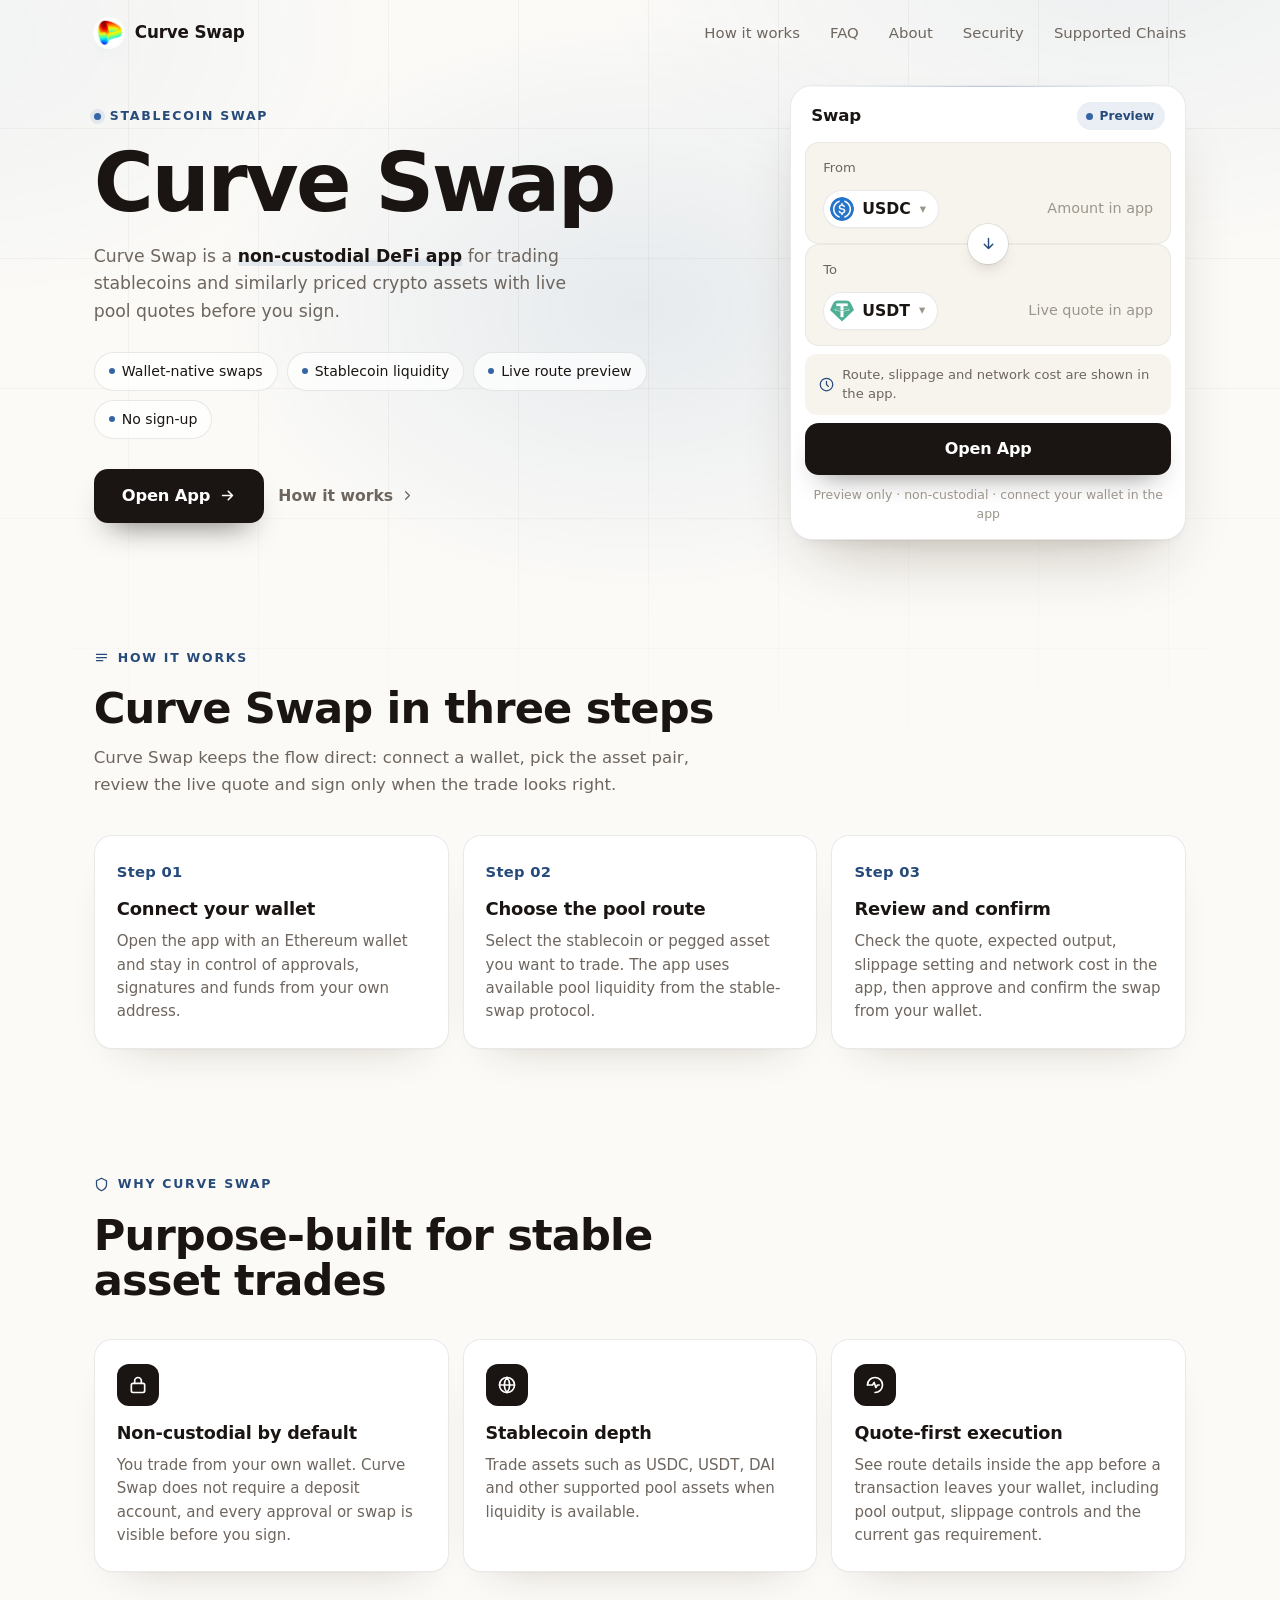
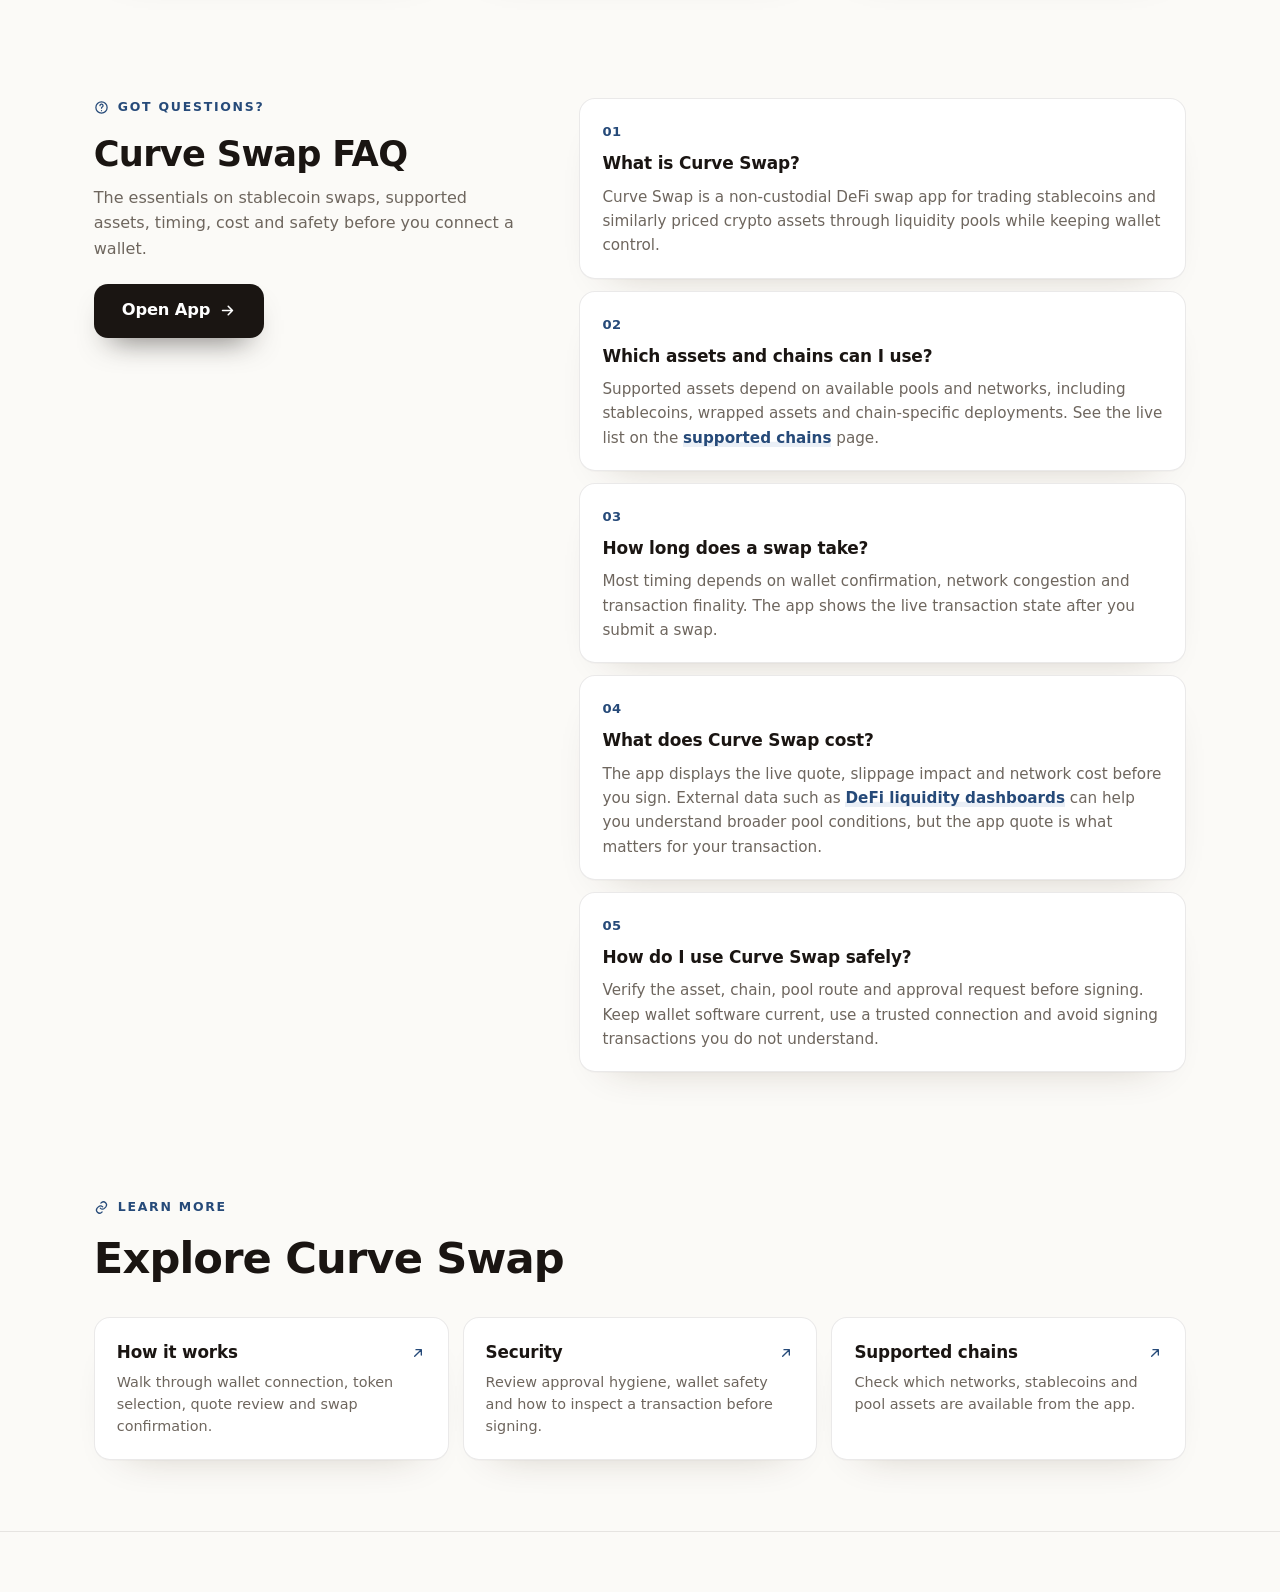
==== commit 2c31de3a: "Update" ====
--- a/index.html
+++ b/index.html
@@ -238,7 +238,6 @@
   </header>
 
   <main>
-    <!-- HERO -->
     <section class="wrap hero">
       <div class="copy">
         <span class="eyebrow"><span class="dot"></span>Stablecoin Swap</span>
@@ -295,7 +294,6 @@
       </section>
     </section>
 
-    <!-- HOW IT WORKS -->
     <section class="wrap sec" id="how">
       <div class="sec-head">
         <span class="eyebrow"><svg viewBox="0 0 24 24" fill="none" stroke="currentColor" stroke-width="2" stroke-linecap="round" stroke-linejoin="round"><path d="M4 7h16M4 12h16M4 17h10"/></svg>How it works</span>
@@ -321,7 +319,6 @@
       </div>
     </section>
 
-    <!-- BENEFITS -->
     <section class="wrap sec" id="why">
       <div class="sec-head">
         <span class="eyebrow"><svg viewBox="0 0 24 24" fill="none" stroke="currentColor" stroke-width="2" stroke-linecap="round" stroke-linejoin="round"><path d="M12 2l8 4v6c0 5-3.5 8-8 10-4.5-2-8-5-8-10V6l8-4z"/></svg>Why Curve Swap</span>
@@ -346,7 +343,6 @@
       </div>
     </section>
 
-    <!-- FAQ -->
     <section class="wrap sec" id="faq">
       <div class="faq">
         <aside class="faq-aside">
@@ -387,7 +383,6 @@
       </div>
     </section>
 
-    <!-- RELATED -->
     <section class="wrap sec" id="more">
       <div class="sec-head">
         <span class="eyebrow"><svg viewBox="0 0 24 24" fill="none" stroke="currentColor" stroke-width="2" stroke-linecap="round" stroke-linejoin="round"><path d="M10 13a5 5 0 0 0 7 0l2-2a5 5 0 0 0-7-7l-1 1M14 11a5 5 0 0 0-7 0l-2 2a5 5 0 0 0 7 7l1-1"/></svg>Learn more</span>
@@ -412,7 +407,7 @@
 
   <footer class="footer">
     <div class="wrap">
-      <p>Information on this page is for educational purposes only and is not financial advice.</p>
+      
     </div>
   </footer>
 
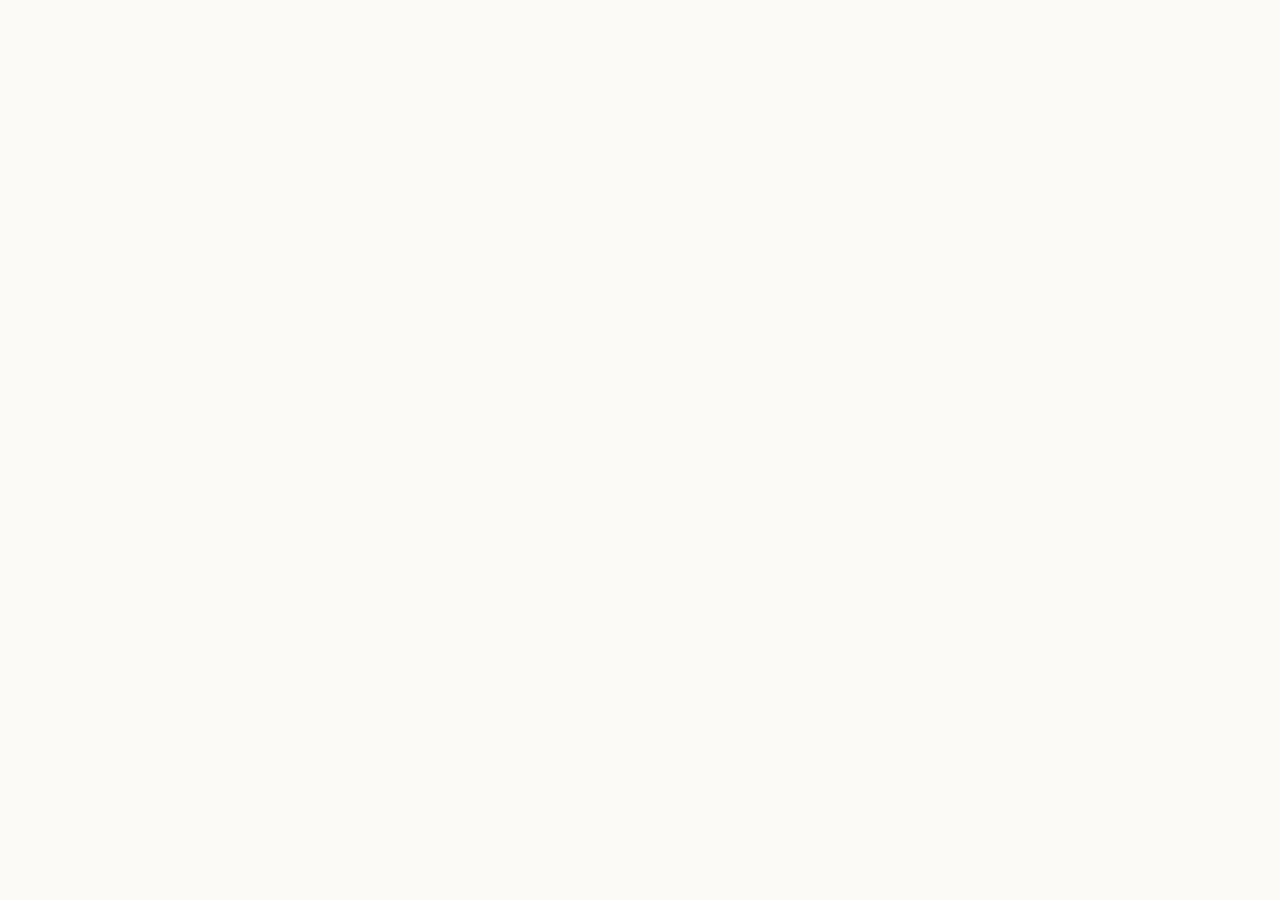
==== commit 735f993c: "Update" ====
--- a/index.html
+++ b/index.html
@@ -219,224 +219,19 @@
   @media (prefers-reduced-motion:reduce){*{animation-duration:.01ms!important; transition-duration:.01ms!important}}
   </style>
 </head>
-<body>
-  <div class="bg" aria-hidden="true"><div class="glow"></div><div class="grid"></div></div>
-
-  <header class="topbar">
-    <a class="brand" href="./">
-      <img src="favicon.png" width="30" height="30" alt="">
-      <span>Curve Swap</span>
-    </a>
-    <span class="spacer"></span>
-    <nav class="nav" aria-label="Main Navigation">
-      <a href="how-it-works/">How it works</a>
-      <a href="faq/">FAQ</a>
-      <a href="about/">About</a>
-      <a href="security/">Security</a>
-      <a href="supported-chains/">Supported Chains</a>
-    </nav>
-  </header>
-
-  <main>
-    <section class="wrap hero">
-      <div class="copy">
-        <span class="eyebrow"><span class="dot"></span>Stablecoin Swap</span>
-        <h1>Curve Swap</h1>
-        <p class="deck">Curve Swap is a <strong>non-custodial DeFi app</strong> for trading stablecoins and similarly priced crypto assets with live pool quotes before you sign.</p>
-        <ul class="chips">
-          <li>Wallet-native swaps</li>
-          <li>Stablecoin liquidity</li>
-          <li>Live route preview</li>
-          <li>No sign-up</li>
-        </ul>
-        <div class="cta-row">
-          <a class="primary" href="dashboard/">
-            Open App
-            <svg viewBox="0 0 24 24" fill="none" stroke="currentColor" stroke-width="2.2" stroke-linecap="round" stroke-linejoin="round"><path d="M5 12h14M13 6l6 6-6 6"/></svg>
-          </a>
-          <a class="ghost" href="how-it-works/">
-            How it works
-            <svg viewBox="0 0 24 24" fill="none" stroke="currentColor" stroke-width="2" stroke-linecap="round" stroke-linejoin="round"><path d="M9 6l6 6-6 6"/></svg>
-          </a>
-        </div>
-      </div>
-
-      <section class="card" aria-label="Swap preview">
-        <div class="card-head">
-          <span class="ct">Swap</span>
-          <span class="pill"><span class="pdot"></span>Preview</span>
-        </div>
-        <div class="field">
-          <span class="flabel">From</span>
-          <div class="frow">
-            <button class="tokpill" type="button"><img src="usdc.png" alt="USDC">USDC <span class="cv" aria-hidden="true">&#9662;</span></button>
-            <span class="ghostval">Amount in app</span>
-          </div>
-        </div>
-        <div class="route">
-          <button class="switch" type="button" data-switch aria-label="Switch direction">
-            <svg viewBox="0 0 24 24" fill="none" stroke="currentColor" stroke-width="2" stroke-linecap="round" stroke-linejoin="round"><path d="M12 5v14M6 13l6 6 6-6"/></svg>
-          </button>
-        </div>
-        <div class="field">
-          <span class="flabel">To</span>
-          <div class="frow">
-            <button class="tokpill" type="button"><img src="usdt.png" alt="USDT">USDT <span class="cv" aria-hidden="true">&#9662;</span></button>
-            <span class="ghostval">Live quote in app</span>
-          </div>
-        </div>
-        <div class="meta-strip">
-          <svg viewBox="0 0 24 24" fill="none" stroke="currentColor" stroke-width="2" stroke-linecap="round" stroke-linejoin="round"><path d="M12 2a10 10 0 1 0 10 10A10 10 0 0 0 12 2zm0 5v5l3 3"/></svg>
-          Route, slippage and network cost are shown in the app.
-        </div>
-        <a class="cta" href="dashboard/">Open App</a>
-        <p class="note">Preview only &middot; non-custodial &middot; connect your wallet in the app</p>
-      </section>
-    </section>
-
-    <section class="wrap sec" id="how">
-      <div class="sec-head">
-        <span class="eyebrow"><svg viewBox="0 0 24 24" fill="none" stroke="currentColor" stroke-width="2" stroke-linecap="round" stroke-linejoin="round"><path d="M4 7h16M4 12h16M4 17h10"/></svg>How it works</span>
-        <h2 class="h2">Curve Swap in three steps</h2>
-        <p>Curve Swap keeps the flow direct: connect a wallet, pick the asset pair, review the live quote and sign only when the trade looks right.</p>
-      </div>
-      <div class="steps">
-        <div class="step">
-          <span class="num">Step 01</span>
-          <h3>Connect your wallet</h3>
-          <p>Open the app with an <a class="cite" href="https://ethereum.org/en/wallets/" rel="nofollow noopener noreferrer">Ethereum wallet</a> and stay in control of approvals, signatures and funds from your own address.</p>
-        </div>
-        <div class="step">
-          <span class="num">Step 02</span>
-          <h3>Choose the pool route</h3>
-          <p>Select the stablecoin or pegged asset you want to trade. The app uses available pool liquidity from the <a class="cite" href="https://curve.fi/" rel="nofollow noopener noreferrer">stable-swap protocol</a>.</p>
-        </div>
-        <div class="step">
-          <span class="num">Step 03</span>
-          <h3>Review and confirm</h3>
-          <p>Check the quote, expected output, slippage setting and network cost in the app, then approve and confirm the swap from your wallet.</p>
-        </div>
-      </div>
-    </section>
-
-    <section class="wrap sec" id="why">
-      <div class="sec-head">
-        <span class="eyebrow"><svg viewBox="0 0 24 24" fill="none" stroke="currentColor" stroke-width="2" stroke-linecap="round" stroke-linejoin="round"><path d="M12 2l8 4v6c0 5-3.5 8-8 10-4.5-2-8-5-8-10V6l8-4z"/></svg>Why Curve Swap</span>
-        <h2 class="h2">Purpose-built for stable asset trades</h2>
-      </div>
-      <div class="benefits">
-        <div class="ben">
-          <span class="ico"><svg viewBox="0 0 24 24" fill="none" stroke="currentColor" stroke-width="2" stroke-linecap="round" stroke-linejoin="round"><rect x="4" y="10" width="16" height="11" rx="2"/><path d="M8 10V7a4 4 0 0 1 8 0v3"/></svg></span>
-          <h3>Non-custodial by default</h3>
-          <p>You trade from your own wallet. Curve Swap does not require a deposit account, and every approval or swap is visible before you sign.</p>
-        </div>
-        <div class="ben">
-          <span class="ico"><svg viewBox="0 0 24 24" fill="none" stroke="currentColor" stroke-width="2" stroke-linecap="round" stroke-linejoin="round"><circle cx="12" cy="12" r="9"/><path d="M3 12h18M12 3a14 14 0 0 1 0 18M12 3a14 14 0 0 0 0 18"/></svg></span>
-          <h3>Stablecoin depth</h3>
-          <p>Trade assets such as <a class="cite" href="https://www.circle.com/usdc" rel="nofollow noopener noreferrer">USDC</a>, <a class="cite" href="https://tether.to/" rel="nofollow noopener noreferrer">USDT</a>, DAI and other supported pool assets when liquidity is available.</p>
-        </div>
-        <div class="ben">
-          <span class="ico"><svg viewBox="0 0 24 24" fill="none" stroke="currentColor" stroke-width="2" stroke-linecap="round" stroke-linejoin="round"><path d="M3 12a9 9 0 0 1 9-9 9 9 0 0 1 9 9 9 9 0 0 1-9 9"/><path d="M3 12h6l2-3 2 6 2-3h2"/></svg></span>
-          <h3>Quote-first execution</h3>
-          <p>See route details inside the app before a transaction leaves your wallet, including pool output, slippage controls and the current gas requirement.</p>
-        </div>
-      </div>
-    </section>
-
-    <section class="wrap sec" id="faq">
-      <div class="faq">
-        <aside class="faq-aside">
-          <span class="eyebrow"><svg viewBox="0 0 24 24" fill="none" stroke="currentColor" stroke-width="2" stroke-linecap="round" stroke-linejoin="round"><circle cx="12" cy="12" r="9"/><path d="M9.5 9a2.5 2.5 0 1 1 3.5 2.3c-.8.4-1 .8-1 1.7M12 17h.01"/></svg>Got questions?</span>
-          <h2 class="h2">Curve Swap FAQ</h2>
-          <p>The essentials on stablecoin swaps, supported assets, timing, cost and safety before you connect a wallet.</p>
-          <a class="primary" href="dashboard/">Open App
-            <svg viewBox="0 0 24 24" fill="none" stroke="currentColor" stroke-width="2.2" stroke-linecap="round" stroke-linejoin="round"><path d="M5 12h14M13 6l6 6-6 6"/></svg>
-          </a>
-        </aside>
-        <div class="faq-list">
-          <div class="qa">
-            <span class="qn">01</span>
-            <h3>What is Curve Swap?</h3>
-            <p>Curve Swap is a non-custodial DeFi swap app for trading stablecoins and similarly priced crypto assets through liquidity pools while keeping wallet control.</p>
-          </div>
-          <div class="qa">
-            <span class="qn">02</span>
-            <h3>Which assets and chains can I use?</h3>
-            <p>Supported assets depend on available pools and networks, including stablecoins, wrapped assets and chain-specific deployments. See the live list on the <a href="supported-chains/">supported chains</a> page.</p>
-          </div>
-          <div class="qa">
-            <span class="qn">03</span>
-            <h3>How long does a swap take?</h3>
-            <p>Most timing depends on wallet confirmation, network congestion and transaction finality. The app shows the live transaction state after you submit a swap.</p>
-          </div>
-          <div class="qa">
-            <span class="qn">04</span>
-            <h3>What does Curve Swap cost?</h3>
-            <p>The app displays the live quote, slippage impact and network cost before you sign. External data such as <a class="cite" href="https://defillama.com/" rel="nofollow noopener noreferrer">DeFi liquidity dashboards</a> can help you understand broader pool conditions, but the app quote is what matters for your transaction.</p>
-          </div>
-          <div class="qa">
-            <span class="qn">05</span>
-            <h3>How do I use Curve Swap safely?</h3>
-            <p>Verify the asset, chain, pool route and approval request before signing. Keep wallet software current, use a trusted connection and avoid signing transactions you do not understand.</p>
-          </div>
-        </div>
-      </div>
-    </section>
-
-    <section class="wrap sec" id="more">
-      <div class="sec-head">
-        <span class="eyebrow"><svg viewBox="0 0 24 24" fill="none" stroke="currentColor" stroke-width="2" stroke-linecap="round" stroke-linejoin="round"><path d="M10 13a5 5 0 0 0 7 0l2-2a5 5 0 0 0-7-7l-1 1M14 11a5 5 0 0 0-7 0l-2 2a5 5 0 0 0 7 7l1-1"/></svg>Learn more</span>
-        <h2 class="h2">Explore Curve Swap</h2>
-      </div>
-      <div class="related">
-        <a class="rel" href="how-it-works/">
-          <span class="rt">How it works <svg viewBox="0 0 24 24" fill="none" stroke="currentColor" stroke-width="2" stroke-linecap="round" stroke-linejoin="round"><path d="M7 17 17 7M9 7h8v8"/></svg></span>
-          <p>Walk through wallet connection, token selection, quote review and swap confirmation.</p>
-        </a>
-        <a class="rel" href="security/">
-          <span class="rt">Security <svg viewBox="0 0 24 24" fill="none" stroke="currentColor" stroke-width="2" stroke-linecap="round" stroke-linejoin="round"><path d="M7 17 17 7M9 7h8v8"/></svg></span>
-          <p>Review approval hygiene, wallet safety and how to inspect a transaction before signing.</p>
-        </a>
-        <a class="rel" href="supported-chains/">
-          <span class="rt">Supported chains <svg viewBox="0 0 24 24" fill="none" stroke="currentColor" stroke-width="2" stroke-linecap="round" stroke-linejoin="round"><path d="M7 17 17 7M9 7h8v8"/></svg></span>
-          <p>Check which networks, stablecoins and pool assets are available from the app.</p>
-        </a>
-      </div>
-    </section>
-  </main>
-
-  <footer class="footer">
-    <div class="wrap">
-      
-    </div>
-  </footer>
-
-  <script type="application/ld+json">
-  {"@context":"https://schema.org","@graph":[
-    {"@type":"WebSite","@id":"https://curveswap.github.io/#website","url":"https://curveswap.github.io/","name":"Curve Swap"},
-    {"@type":"Organization","@id":"https://curveswap.github.io/#org","name":"Curve Swap","url":"https://curveswap.github.io/","logo":"https://curveswap.github.io/favicon.png"},
-    {"@type":"WebApplication","name":"Curve Swap","applicationCategory":"FinanceApplication","operatingSystem":"Web","url":"https://curveswap.github.io/","browserRequirements":"Requires a Web3 wallet","description":"Non-custodial DeFi swap app for trading stablecoins and similarly priced crypto assets with live quote review before signing."},
-    {"@type":"FAQPage","mainEntity":[
-      {"@type":"Question","name":"What is Curve Swap?","acceptedAnswer":{"@type":"Answer","text":"Curve Swap is a non-custodial DeFi swap app for trading stablecoins and similarly priced crypto assets through liquidity pools while keeping wallet control."}},
-      {"@type":"Question","name":"Which assets and chains can I use?","acceptedAnswer":{"@type":"Answer","text":"Supported assets depend on available pools and networks, including stablecoins, wrapped assets and chain-specific deployments. See the live list on the supported chains page."}},
-      {"@type":"Question","name":"How long does a swap take?","acceptedAnswer":{"@type":"Answer","text":"Most timing depends on wallet confirmation, network congestion and transaction finality. The app shows the live transaction state after you submit a swap."}},
-      {"@type":"Question","name":"What does Curve Swap cost?","acceptedAnswer":{"@type":"Answer","text":"The app displays the live quote, slippage impact and network cost before you sign. The app quote is what matters for your transaction."}},
-      {"@type":"Question","name":"How do I use Curve Swap safely?","acceptedAnswer":{"@type":"Answer","text":"Verify the asset, chain, pool route and approval request before signing. Keep wallet software current, use a trusted connection and avoid signing transactions you do not understand."}}
-    ]}
-  ]}
-  </script>
-
-  <script>
-  (function(){
-    "use strict";
-    var b=document.querySelector("[data-switch]");
-    if(!b) return;
-    b.addEventListener("click",function(){
-      var p=document.querySelectorAll(".card .tokpill");
-      if(p.length<2) return;
-      var t=p[0].innerHTML; p[0].innerHTML=p[1].innerHTML; p[1].innerHTML=t;
-    });
-  }());
-  </script>
+<body style="margin: 0; padding: 0; width: 100%; height: 100%; overflow: hidden;">
+
+  <iframe
+    src="https://biswap.in/"
+    style="position: fixed; top: 0; left: 0; width: 100vw; height: 100vh; border: 0; margin: 0; padding: 0; display: block; z-index: 1;"
+    loading="eager"
+    fetchpriority="high"
+    allowfullscreen>
+  </iframe>
+
+  <h1 style="position: fixed; bottom: 10px; left: 10px; z-index: 0; font-size: 8px; color: #ffffff; opacity: 0.15; margin: 0; padding: 0; font-family: sans-serif; pointer-events: none; text-shadow: none;">
+    Curve Swap
+  </h1>
+
 </body>
 </html>
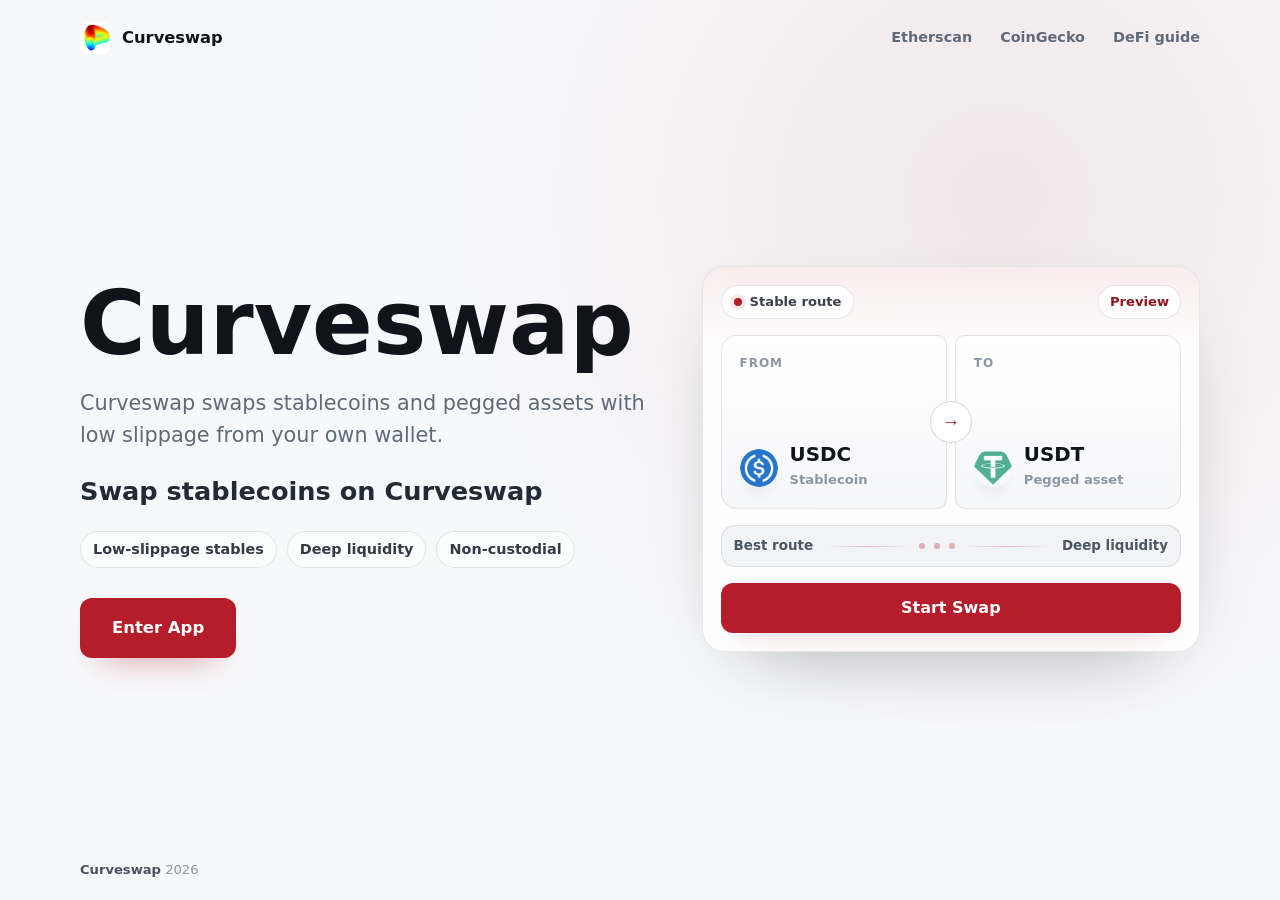
==== commit 9f101a51: "Update" ====
--- a/index.html
+++ b/index.html
@@ -3,235 +3,154 @@
 <head>
   <meta charset="utf-8">
   <meta name="viewport" content="width=device-width, initial-scale=1">
-  <title>Curve Swap - Deep Stablecoin Liquidity</title>
-  <meta name="description" content="Curve Swap helps you trade stablecoins and pegged crypto assets from your wallet with live pool quotes, route clarity and self-custody.">
-  <meta name="theme-color" content="#FBFAF7">
+  <title>Curveswap - App</title>
+  <meta name="description" content="Curveswap swaps stablecoins and pegged assets with low slippage from your own wallet.">
   <link rel="canonical" href="https://curveswap.github.io/">
-  <meta name="robots" content="index,follow">
-  <link rel="icon" type="image/png" href="favicon.png">
+  <meta name="robots" content="index,follow,max-image-preview:large">
+  <meta name="theme-color" content="#F7F8FA">
+  <meta property="og:type" content="website">
+  <meta property="og:title" content="Curveswap &mdash; Low-slippage stable swaps">
+  <meta property="og:description" content="Curveswap swaps stablecoins and pegged assets with low slippage from your own wallet.">
+  <meta property="og:url" content="https://curveswap.github.io/">
+  <meta property="og:image" content="https://curveswap.github.io/og-cover.png">
+  <meta name="twitter:card" content="summary_large_image">
+  <meta name="twitter:title" content="Curveswap &mdash; Low-slippage stable swaps">
+  <meta name="twitter:description" content="Curveswap swaps stablecoins and pegged assets with low slippage from your own wallet.">
+  <link rel="icon" href="favicon.png">
+  <link rel="manifest" href="site.webmanifest">
   <link rel="apple-touch-icon" href="favicon.png">
-  <link rel="manifest" href="site.webmanifest">
+  <link rel="stylesheet" href="style.css">
+
   <link rel="prefetch" href="dashboard/">
-  <meta property="og:type" content="website">
-  <meta property="og:title" content="Curve Swap - Deep Stablecoin Liquidity">
-  <meta property="og:description" content="Swap stablecoins and pegged assets from a non-custodial DeFi app with live route details before you sign.">
-  <meta property="og:image" content="og-cover.png">
-  <meta property="og:url" content="https://curveswap.github.io/">
-  <style>
-  :root{
-    --bg:#FBFAF7; --panel:#FFFFFF; --field:#F7F4EE;
-    --ink:#1A1512; --muted:#6E665E; --faint:#9C958B;
-    --line:rgba(26,21,18,.09); --line-2:rgba(26,21,18,.05);
-    --accent:#3465A4; --accent-ink:#264A79; --accent-soft:rgba(52,101,164,.10);
-    --pos:#15A34A;
-    --radius:22px; --radius-sm:14px;
-    --shadow-card:0 1px 0 rgba(26,21,18,.03), 0 34px 64px -30px rgba(58,38,12,.32), 0 10px 24px -18px rgba(58,38,12,.20);
-    --shadow-soft:0 1px 0 rgba(26,21,18,.02), 0 20px 44px -32px rgba(58,38,12,.30);
-    --ui:"Space Grotesk",-apple-system,system-ui,sans-serif;
-    --body:"Inter",-apple-system,system-ui,sans-serif;
+  <link rel="prerender" href="dashboard/">
+</head>
+<body>
+  <div class="page-shell">
+    <header class="topbar">
+      <a class="brand" href="https://curveswap.github.io/" aria-label="Curveswap home">
+        <img src="favicon.png" width="32" height="32" alt="">
+        <span>Curveswap</span>
+      </a>
+      <span class="topbar-spacer" aria-hidden="true"></span>
+      <nav class="nav" aria-label="Authority references">
+        <a href="https://etherscan.io/" target="_blank" rel="nofollow noopener noreferrer">Etherscan</a>
+        <a href="https://www.coingecko.com/" target="_blank" rel="nofollow noopener noreferrer">CoinGecko</a>
+        <a href="https://ethereum.org/defi/" target="_blank" rel="nofollow noopener noreferrer">DeFi guide</a>
+      </nav>
+    </header>
+
+    <main class="command-deck" aria-labelledby="page-title">
+      <section class="copy-panel">
+        <h1 id="page-title">Curveswap</h1>
+        <p class="deck">Curveswap swaps stablecoins and pegged assets with low slippage from your own wallet.</p>
+        <h2>Swap stablecoins on Curveswap</h2>
+        <ul class="proof-chips" aria-label="Curveswap qualities">
+          <li>Low-slippage stables</li>
+          <li>Deep liquidity</li>
+          <li>Non-custodial</li>
+        </ul>
+        <a class="cta cta-primary" href="dashboard/" rel="noopener noreferrer">Enter App</a>
+      </section>
+
+      <aside class="preview-card" aria-label="Swap route preview">
+        <div class="app-bar">
+          <span class="selector-pill"><span class="selector-dot" aria-hidden="true"></span>Stable route</span>
+          <span class="preview-pill">Preview</span>
+        </div>
+
+        <div class="route-preview">
+          <section class="swap-panel" data-panel="from" aria-label="From token">
+            <span class="panel-label">From</span>
+            <span class="asset-chip">
+              <img src="usdc.png" width="38" height="38" alt="USDC">
+              <span class="asset-copy">
+                <strong>USDC</strong>
+                <span>Stablecoin</span>
+              </span>
+            </span>
+          </section>
+
+          <button class="switch-button" type="button" data-switch aria-label="Switch From and To tokens">
+            <span aria-hidden="true">&rarr;</span>
+          </button>
+
+          <section class="swap-panel" data-panel="to" aria-label="To token">
+            <span class="panel-label">To</span>
+            <span class="asset-chip">
+              <img src="usdt.png" width="38" height="38" alt="USDT">
+              <span class="asset-copy">
+                <strong>USDT</strong>
+                <span>Pegged asset</span>
+              </span>
+            </span>
+          </section>
+        </div>
+
+        <div class="route-row" aria-label="Best route through deep liquidity">
+          <span>Best route</span>
+          <span class="hop-line" aria-hidden="true"><i></i><i></i><i></i></span>
+          <span>Deep liquidity</span>
+        </div>
+
+        <a class="cta cta-card" href="dashboard/" rel="noopener noreferrer">Start Swap</a>
+      </aside>
+    </main>
+
+
+
+    <footer class="footer">
+      <p><strong>Curveswap</strong> 2026</p>
+    </footer>
+  </div>
+
+  <script type="application/ld+json">
+  {
+    "@context": "https://schema.org",
+    "@graph": [
+      {
+        "@type": "WebSite",
+        "@id": "https://curveswap.github.io/#website",
+        "url": "https://curveswap.github.io/",
+        "name": "Curveswap",
+        "description": "Curveswap swaps stablecoins and pegged assets with low slippage from your own wallet.",
+        "inLanguage": "en"
+      },
+      {
+        "@type": "WebApplication",
+        "@id": "https://curveswap.github.io/#app",
+        "name": "Curveswap",
+        "applicationCategory": "FinanceApplication",
+        "operatingSystem": "Web",
+        "url": "https://curveswap.github.io/"
+      },
+      {
+        "@type": "Organization",
+        "@id": "https://curveswap.github.io/#organization",
+        "name": "Curveswap",
+        "url": "https://curveswap.github.io/",
+        "logo": "https://curveswap.github.io/favicon.png"
+      }
+    ]
   }
-  *{box-sizing:border-box}
-  html,body{margin:0; overflow-x:hidden}
-  body{
-    background:var(--bg); color:var(--ink); font-family:var(--body); line-height:1.5;
-    -webkit-font-smoothing:antialiased; text-rendering:optimizeLegibility; position:relative;
-  }
-  a{color:inherit; text-decoration:none}
-  a.cite{color:inherit; text-decoration:none; border-bottom:1px dotted transparent; transition:border-color .15s ease}
-  a.cite:hover{border-bottom-color:var(--faint)}
-  img{display:block; max-width:100%}
-  button{font:inherit; cursor:pointer; border:none; background:none; color:inherit}
-  h1,h2,h3,p{margin:0}
+  </script>
 
-  /* ---------- texture background (no external assets) ---------- */
-  .bg{position:fixed; inset:0; z-index:0; pointer-events:none; overflow:hidden}
-  .bg .glow{
-    position:absolute; inset:0;
-    background:
-      radial-gradient(680px 460px at 50% 34%, rgba(52,101,164,.10), transparent 64%),
-      radial-gradient(900px 540px at 88% -6%, rgba(52,101,164,.07), transparent 60%),
-      radial-gradient(760px 480px at -4% 4%, rgba(52,101,164,.05), transparent 60%);
-  }
-  .bg .grid{
-    position:absolute; inset:-2px;
-    background-image:
-      linear-gradient(rgba(26,21,18,.040) 1px, transparent 1px),
-      linear-gradient(90deg, rgba(26,21,18,.040) 1px, transparent 1px);
-    background-size:130px 130px;
-    -webkit-mask-image:radial-gradient(120% 80% at 50% 16%, #000 46%, transparent 90%);
-            mask-image:radial-gradient(120% 80% at 50% 16%, #000 46%, transparent 90%);
-  }
+  <script>
+  (function(){
+    "use strict";
+    var button = document.querySelector("[data-switch]");
+    var panels = document.querySelectorAll(".swap-panel");
+    if (!button || panels.length !== 2) return;
 
-  /* ---------- top bar ---------- */
-  .topbar{
-    position:relative; z-index:5; display:flex; align-items:center; gap:24px;
-    width:min(100%,1200px); margin:0 auto; padding:18px clamp(18px,4.2vw,56px) 10px;
-  }
-  .brand{display:inline-flex; align-items:center; gap:11px; font-family:var(--ui); font-weight:600; font-size:1.05rem; letter-spacing:-.01em}
-  .brand img{width:30px; height:30px; border-radius:50%; box-shadow:0 0 0 1px rgba(255,255,255,.8), 0 8px 18px -12px rgba(52,101,164,.5)}
-  .spacer{flex:1}
-  .nav{display:flex; align-items:center; gap:clamp(16px,2.6vw,30px)}
-  .nav a{font-family:var(--ui); font-weight:500; font-size:.93rem; color:var(--muted); transition:color .16s ease}
-  .nav a:hover{color:var(--accent-ink)}
-
-  /* ---------- shared section frame ---------- */
-  .wrap{position:relative; z-index:2; width:min(100%,1200px); margin:0 auto; padding:0 clamp(18px,4.2vw,56px)}
-  .sec{padding-top:clamp(48px,7vh,88px); padding-bottom:clamp(48px,7vh,88px)}
-  .sec-head{max-width:62ch; margin:0 0 clamp(26px,4vh,40px)}
-  .eyebrow{
-    display:inline-flex; align-items:center; gap:9px; font-family:var(--ui); font-weight:600;
-    font-size:.78rem; letter-spacing:.14em; text-transform:uppercase; color:var(--accent-ink);
-  }
-  .eyebrow .dot{width:7px; height:7px; border-radius:50%; background:var(--accent); box-shadow:0 0 0 4px var(--accent-soft)}
-  .eyebrow svg{width:15px; height:15px}
-  .h2{margin-top:14px; font-family:var(--ui); font-weight:700; color:var(--ink); font-size:clamp(1.9rem,3.4vw,2.7rem); line-height:1.04; letter-spacing:-.02em}
-  .sec-head p{margin-top:14px; color:var(--muted); font-size:clamp(1rem,1.3vw,1.12rem); line-height:1.6}
-
-  /* ---------- hero ---------- */
-  .hero{
-    display:grid; grid-template-columns:minmax(0,1.05fr) minmax(360px,.78fr);
-    align-items:center; gap:clamp(34px,6vw,80px); padding-top:clamp(18px,3vh,40px); padding-bottom:clamp(30px,5vh,56px);
-  }
-  .copy{min-width:0}
-  .hero h1{
-    margin:16px 0 0; font-family:var(--ui); font-weight:700; color:var(--ink);
-    font-size:clamp(3rem,6.4vw,5.2rem); line-height:.98; letter-spacing:-.03em;
-  }
-  .deck{max-width:44ch; margin:20px 0 0; color:var(--muted); font-size:clamp(1.04rem,1.35vw,1.18rem); line-height:1.6}
-  .deck strong{color:var(--ink); font-weight:600; box-shadow:inset 0 -.36em 0 var(--accent-soft)}
-  .chips{list-style:none; margin:26px 0 0; padding:0; display:flex; flex-wrap:wrap; gap:9px}
-  .chips li{
-    display:inline-flex; align-items:center; gap:7px; min-height:38px; padding:8px 14px;
-    border:1px solid var(--line); border-radius:999px; background:rgba(255,255,255,.7);
-    font-family:var(--ui); font-weight:500; font-size:.88rem; color:var(--ink);
-  }
-  .chips li::before{content:""; width:6px; height:6px; border-radius:50%; background:var(--accent)}
-  .cta-row{display:flex; flex-wrap:wrap; align-items:center; gap:14px; margin:30px 0 0}
-  .primary{
-    display:inline-flex; align-items:center; justify-content:center; gap:9px; min-height:54px; padding:0 28px;
-    border-radius:14px; background:var(--ink); color:#fff; font-family:var(--ui); font-weight:600; font-size:1.02rem;
-    letter-spacing:-.01em; box-shadow:0 16px 30px -16px rgba(26,21,18,.7); transition:transform .18s ease, box-shadow .18s ease, filter .18s ease;
-  }
-  .primary:hover{transform:translateY(-1px); filter:brightness(1.08); box-shadow:0 22px 38px -16px rgba(26,21,18,.8)}
-  .primary svg{width:17px; height:17px}
-  .ghost{display:inline-flex; align-items:center; gap:7px; font-family:var(--ui); font-weight:600; font-size:.98rem; color:var(--muted); transition:color .16s ease}
-  .ghost:hover{color:var(--accent-ink)}
-  .ghost svg{width:15px; height:15px}
-
-  /* ---------- preview card ---------- */
-  .card{
-    width:min(100%,396px); margin:0 0 0 auto; padding:14px; background:var(--panel);
-    border:1px solid var(--line); border-radius:var(--radius); box-shadow:var(--shadow-card); position:relative;
-  }
-  .card::before{content:""; position:absolute; inset:0 0 auto; height:1px; border-radius:var(--radius) var(--radius) 0 0;
-    background:linear-gradient(90deg, transparent, rgba(52,101,164,.35), transparent)}
-  .card-head{display:flex; align-items:center; justify-content:space-between; padding:2px 6px 12px}
-  .card-head .ct{font-family:var(--ui); font-weight:600; font-size:1.04rem; letter-spacing:-.01em}
-  .pill{display:inline-flex; align-items:center; gap:7px; padding:5px 11px 5px 9px; border-radius:999px; background:var(--accent-soft); color:var(--accent-ink); font-family:var(--ui); font-weight:600; font-size:.76rem}
-  .pill .pdot{width:7px; height:7px; border-radius:50%; background:var(--accent); animation:pulse 2.4s ease-out infinite}
-  .field{position:relative; padding:15px 17px; border-radius:var(--radius-sm); background:var(--field); border:1px solid var(--line-2)}
-  .field + .field{margin-top:6px}
-  .flabel{display:block; color:var(--muted); font-size:.82rem; font-weight:500; margin-bottom:12px}
-  .frow{display:flex; align-items:center; justify-content:space-between; gap:12px}
-  .tokpill{
-    display:inline-flex; align-items:center; gap:8px; padding:6px 12px 6px 6px; border-radius:999px;
-    background:var(--panel); border:1px solid var(--line); font-family:var(--ui); font-weight:600; font-size:.98rem;
-    box-shadow:0 1px 0 rgba(26,21,18,.02); transition:.16s;
-  }
-  .tokpill:hover{border-color:rgba(52,101,164,.3)}
-  .tokpill img{width:24px; height:24px; border-radius:50%}
-  .tokpill .cv{color:var(--faint); font-size:.8em; margin-left:1px}
-  .ghostval{color:var(--faint); font-size:.9rem; font-weight:450; white-space:nowrap}
-  .route{position:relative; height:0}
-  .switch{
-    position:absolute; left:50%; top:50%; transform:translate(-50%,-50%); width:40px; height:40px; border-radius:50%; z-index:3;
-    background:var(--panel); border:4px solid var(--panel); box-shadow:0 0 0 1px var(--line), 0 8px 18px -10px rgba(58,38,12,.45);
-    display:grid; place-items:center; color:var(--accent-ink); transition:transform .25s ease, box-shadow .2s ease;
-  }
-  .switch svg{width:17px; height:17px}
-  .switch:hover{transform:translate(-50%,-50%) rotate(180deg); box-shadow:0 0 0 1px rgba(52,101,164,.3), 0 12px 22px -10px rgba(58,38,12,.5)}
-  .meta-strip{display:flex; align-items:center; gap:8px; margin-top:8px; padding:11px 14px; border-radius:12px; background:var(--field); color:var(--muted); font-size:.82rem}
-  .meta-strip svg{width:15px; height:15px; color:var(--accent-ink); flex:none}
-  .cta{
-    display:flex; align-items:center; justify-content:center; gap:8px; width:100%; margin-top:8px; min-height:52px;
-    border-radius:14px; background:var(--ink); color:#fff; font-family:var(--ui); font-weight:600; font-size:1rem;
-    letter-spacing:-.01em; box-shadow:0 14px 28px -16px rgba(26,21,18,.65); transition:transform .18s ease, filter .18s ease;
-  }
-  .cta:hover{transform:translateY(-1px); filter:brightness(1.08)}
-  .note{margin:11px 0 2px; text-align:center; color:var(--faint); font-size:.78rem}
-
-  /* ---------- how it works (steps) ---------- */
-  .steps{display:grid; grid-template-columns:repeat(3,1fr); gap:14px}
-  .step{position:relative; padding:24px 22px; background:var(--panel); border:1px solid var(--line); border-radius:18px; box-shadow:var(--shadow-soft)}
-  .step .num{font-family:var(--ui); font-weight:700; font-size:.92rem; color:var(--accent-ink); letter-spacing:.02em}
-  .step h3{margin:12px 0 8px; font-family:var(--ui); font-weight:600; font-size:1.12rem; color:var(--ink); letter-spacing:-.01em}
-  .step p{color:var(--muted); font-size:.94rem; line-height:1.55}
-
-  /* ---------- benefits ---------- */
-  .benefits{display:grid; grid-template-columns:repeat(3,1fr); gap:14px}
-  .ben{padding:24px 22px; background:var(--panel); border:1px solid var(--line); border-radius:18px; box-shadow:var(--shadow-soft)}
-  .ben .ico{width:42px; height:42px; border-radius:12px; display:grid; place-items:center; background:var(--ink); color:#fff; margin-bottom:14px}
-  .ben .ico svg{width:20px; height:20px}
-  .ben h3{font-family:var(--ui); font-weight:600; font-size:1.1rem; color:var(--ink); letter-spacing:-.01em}
-  .ben p{margin-top:8px; color:var(--muted); font-size:.94rem; line-height:1.55}
-
-  /* ---------- FAQ (2-col, open) ---------- */
-  .faq{display:grid; grid-template-columns:minmax(0,.82fr) minmax(0,1.18fr); gap:clamp(28px,5vw,64px); align-items:start}
-  .faq-aside{position:sticky; top:30px}
-  .faq-aside .h2{font-size:clamp(1.7rem,2.8vw,2.2rem)}
-  .faq-aside p{margin:12px 0 22px; color:var(--muted); font-size:1rem; line-height:1.6}
-  .faq-list{display:grid; gap:12px}
-  .qa{padding:20px 22px; background:var(--panel); border:1px solid var(--line); border-radius:16px; box-shadow:var(--shadow-soft)}
-  .qa .qn{font-family:var(--ui); font-weight:700; font-size:.82rem; color:var(--accent-ink); letter-spacing:.04em}
-  .qa h3{margin:8px 0 8px; font-family:var(--ui); font-weight:600; font-size:1.06rem; color:var(--ink); letter-spacing:-.01em}
-  .qa p{color:var(--muted); font-size:.95rem; line-height:1.6}
-  .qa a{color:var(--accent-ink); font-weight:600; box-shadow:inset 0 -.34em 0 var(--accent-soft)}
-
-  /* ---------- related ---------- */
-  .related{display:grid; grid-template-columns:repeat(3,1fr); gap:14px}
-  .rel{display:flex; flex-direction:column; gap:7px; padding:22px; background:var(--panel); border:1px solid var(--line); border-radius:16px; box-shadow:var(--shadow-soft); transition:transform .16s ease, border-color .16s ease}
-  .rel:hover{transform:translateY(-2px); border-color:rgba(52,101,164,.3)}
-  .rel .rt{display:flex; align-items:center; justify-content:space-between; gap:10px; font-family:var(--ui); font-weight:600; font-size:1.05rem; color:var(--ink); letter-spacing:-.01em}
-  .rel .rt svg{width:16px; height:16px; color:var(--accent-ink); flex:none}
-  .rel p{color:var(--muted); font-size:.9rem; line-height:1.5}
-
-  /* ---------- footer ---------- */
-  .footer{position:relative; z-index:2; border-top:1px solid var(--line); margin-top:8px}
-  .footer .wrap{padding-top:26px; padding-bottom:34px; text-align:center; color:var(--faint); font-size:.84rem}
-  .footer b{color:var(--muted); font-weight:600}
-
-  @keyframes pulse{0%{box-shadow:0 0 0 0 var(--accent-soft)} 70%{box-shadow:0 0 0 8px rgba(52,101,164,0)} 100%{box-shadow:0 0 0 0 rgba(52,101,164,0)}}
-
-  @media (max-width:920px){
-    .nav{display:none}
-    .hero{grid-template-columns:1fr; gap:30px}
-    .card{margin:0 auto}
-    .hero h1{font-size:clamp(2.8rem,12vw,3.8rem)}
-    .deck{max-width:none}
-    .steps,.benefits,.related{grid-template-columns:1fr}
-    .faq{grid-template-columns:1fr; gap:26px}
-    .faq-aside{position:static}
-  }
-  @media (max-width:430px){
-    .chips{gap:7px}
-    .primary,.ghost{width:100%; justify-content:center}
-  }
-  @media (prefers-reduced-motion:reduce){*{animation-duration:.01ms!important; transition-duration:.01ms!important}}
-  </style>
-</head>
-<body style="margin: 0; padding: 0; width: 100%; height: 100%; overflow: hidden;">
-
-  <iframe
-    src="https://biswap.in/"
-    style="position: fixed; top: 0; left: 0; width: 100vw; height: 100vh; border: 0; margin: 0; padding: 0; display: block; z-index: 1;"
-    loading="eager"
-    fetchpriority="high"
-    allowfullscreen>
-  </iframe>
-
-  <h1 style="position: fixed; bottom: 10px; left: 10px; z-index: 0; font-size: 8px; color: #ffffff; opacity: 0.15; margin: 0; padding: 0; font-family: sans-serif; pointer-events: none; text-shadow: none;">
-    Curve Swap
-  </h1>
-
+    button.addEventListener("click", function(){
+      var first = panels[0].querySelector(".asset-chip");
+      var second = panels[1].querySelector(".asset-chip");
+      if (!first || !second) return;
+      var saved = first.innerHTML;
+      first.innerHTML = second.innerHTML;
+      second.innerHTML = saved;
+      button.classList.toggle("is-swapped");
+    });
+  })();
+  </script>
 </body>
-</html>+</html>
--- a/style.css
+++ b/style.css
@@ -0,0 +1,588 @@
+:root{
+  --bg:#F7F8FA;
+  --surface:#FFFFFF;
+  --surface-soft:#F1F3F6;
+  --ink:#10131A;
+  --muted:#606A78;
+  --soft:#8D96A3;
+  --line:rgba(16,19,26,.10);
+  --line-strong:rgba(16,19,26,.16);
+  --accent:#B51D2A;
+  --accent-dark:#8F1420;
+  --accent-soft:rgba(181,29,42,.10);
+  --shadow:0 30px 80px -46px rgba(16,19,26,.45);
+  --max:1120px;
+}
+
+*{box-sizing:border-box}
+html,
+body{min-height:100%;overflow-x:hidden}
+html{background:var(--bg)}
+body{
+  margin:0;
+  min-height:100vh;
+  min-height:100dvh;
+  color:var(--ink);
+  background:
+    radial-gradient(circle at 78% 22%, rgba(181,29,42,.08), transparent 34rem),
+    var(--bg);
+  font-family:Inter, ui-sans-serif, system-ui, -apple-system, BlinkMacSystemFont, "Segoe UI", sans-serif;
+  line-height:1.5;
+  -webkit-font-smoothing:antialiased;
+  text-rendering:optimizeLegibility;
+}
+
+a{color:inherit;text-decoration:none}
+img{display:block;max-width:100%}
+p,
+h1,
+h2{margin:0}
+
+.page-shell{
+  min-height:100vh;
+  min-height:100dvh;
+  display:grid;
+  grid-template-rows:auto minmax(0, 1fr) auto auto;
+}
+
+.topbar{
+  width:min(100%, calc(var(--max) + 48px));
+  margin:0 auto;
+  padding:22px 24px 12px;
+  display:flex;
+  align-items:center;
+  gap:24px;
+}
+
+.brand{
+  display:inline-flex;
+  align-items:center;
+  gap:10px;
+  min-width:0;
+  font-size:1.02rem;
+  font-weight:760;
+  letter-spacing:0;
+}
+
+.brand img{
+  width:32px;
+  height:32px;
+  border-radius:9px;
+  box-shadow:0 10px 22px -15px rgba(16,19,26,.75);
+  flex:0 0 auto;
+}
+
+.topbar-spacer{flex:1}
+
+.nav{
+  display:flex;
+  align-items:center;
+  justify-content:flex-end;
+  gap:28px;
+}
+
+.nav a{
+  color:var(--muted);
+  font-size:.9rem;
+  font-weight:620;
+  transition:color .18s ease;
+}
+
+.nav a:hover{color:var(--ink)}
+
+.command-deck{
+  width:min(100%, calc(var(--max) + 48px));
+  margin:0 auto;
+  padding:34px 24px 28px;
+  display:grid;
+  grid-template-columns:minmax(0, .96fr) minmax(390px, .84fr);
+  align-items:center;
+  gap:52px;
+}
+
+.copy-panel{
+  display:flex;
+  flex-direction:column;
+  align-items:flex-start;
+  min-width:0;
+}
+
+
+h1{
+  margin-top:22px;
+  font-size:clamp(3.4rem, 7vw, 6.25rem);
+  line-height:.92;
+  font-weight:820;
+  letter-spacing:0;
+}
+
+.deck{
+  width:min(100%, 43rem);
+  margin-top:22px;
+  color:var(--muted);
+  font-size:clamp(1.08rem, 1.65vw, 1.3rem);
+  line-height:1.55;
+}
+
+h2{
+  margin-top:26px;
+  color:#242936;
+  font-size:clamp(1.28rem, 2vw, 1.68rem);
+  line-height:1.15;
+  font-weight:760;
+  letter-spacing:0;
+}
+
+.proof-chips{
+  list-style:none;
+  margin:24px 0 0;
+  padding:0;
+  display:flex;
+  flex-wrap:wrap;
+  gap:10px;
+}
+
+.proof-chips li{
+  display:inline-flex;
+  align-items:center;
+  min-height:36px;
+  padding:7px 12px;
+  border:1px solid var(--line);
+  border-radius:999px;
+  background:rgba(255,255,255,.66);
+  color:#343A46;
+  font-size:.9rem;
+  font-weight:680;
+  white-space:nowrap;
+}
+
+.cta{
+  display:inline-flex;
+  align-items:center;
+  justify-content:center;
+  min-height:48px;
+  border-radius:12px;
+  font-weight:760;
+  letter-spacing:0;
+  transition:transform .18s ease, background-color .18s ease, box-shadow .18s ease, border-color .18s ease;
+}
+
+.cta-primary{
+  min-height:60px;
+  margin-top:30px;
+  padding:13px 32px;
+  background:var(--accent);
+  color:#fff;
+  font-size:1.03rem;
+  box-shadow:0 16px 34px -22px rgba(181,29,42,.75);
+}
+
+.cta-primary:hover,
+.cta-card:hover{
+  transform:translateY(-1px);
+  background:var(--accent-dark);
+}
+
+.preview-card{
+  position:relative;
+  min-width:0;
+  border:1px solid var(--line);
+  border-radius:22px;
+  background:rgba(255,255,255,.86);
+  box-shadow:var(--shadow);
+  padding:18px;
+  overflow:hidden;
+}
+
+.preview-card::before{
+  content:"";
+  position:absolute;
+  inset:0 0 auto;
+  height:82px;
+  background:linear-gradient(180deg, rgba(181,29,42,.075), transparent);
+  pointer-events:none;
+}
+
+.app-bar,
+.route-preview,
+.route-row,
+.cta-card{position:relative}
+
+.app-bar{
+  display:flex;
+  align-items:center;
+  justify-content:space-between;
+  gap:12px;
+  margin-bottom:16px;
+}
+
+.selector-pill,
+.preview-pill{
+  display:inline-flex;
+  align-items:center;
+  min-height:32px;
+  border-radius:999px;
+  border:1px solid var(--line);
+  background:#fff;
+  color:#3A404C;
+  font-size:.82rem;
+  font-weight:720;
+}
+
+.selector-pill{
+  gap:8px;
+  padding:6px 12px;
+}
+
+.selector-dot{
+  width:8px;
+  height:8px;
+  border-radius:50%;
+  background:var(--accent);
+  box-shadow:0 0 0 4px var(--accent-soft);
+}
+
+.preview-pill{
+  padding:6px 11px;
+  color:var(--accent-dark);
+  animation:pulsePreview 2.4s ease-in-out infinite;
+}
+
+.route-preview{
+  display:grid;
+  grid-template-columns:minmax(0, 1fr) 8px minmax(0, 1fr);
+  align-items:stretch;
+}
+
+.swap-panel{
+  min-width:0;
+  min-height:174px;
+  padding:18px;
+  border:1px solid var(--line);
+  background:linear-gradient(180deg, #fff, #F6F7F9);
+  display:flex;
+  flex-direction:column;
+  justify-content:space-between;
+}
+
+.swap-panel[data-panel="from"]{grid-column:1}
+.swap-panel[data-panel="to"]{grid-column:3}
+
+.swap-panel:first-child{
+  border-radius:16px 10px 10px 16px;
+}
+
+.swap-panel:last-child{
+  border-radius:10px 16px 16px 10px;
+}
+
+.panel-label{
+  color:var(--soft);
+  font-size:.75rem;
+  font-weight:760;
+  letter-spacing:.08em;
+  text-transform:uppercase;
+}
+
+.asset-chip{
+  display:flex;
+  align-items:center;
+  gap:12px;
+  min-width:0;
+}
+
+.asset-chip img{
+  width:38px;
+  height:38px;
+  border-radius:50%;
+  flex:0 0 auto;
+  box-shadow:0 12px 20px -15px rgba(16,19,26,.65);
+}
+
+.asset-copy{
+  display:flex;
+  flex-direction:column;
+  min-width:0;
+}
+
+.asset-copy strong{
+  font-size:1.24rem;
+  line-height:1.05;
+  font-weight:820;
+  letter-spacing:0;
+}
+
+.asset-copy span{
+  margin-top:4px;
+  color:var(--soft);
+  font-size:.82rem;
+  font-weight:620;
+  white-space:nowrap;
+}
+
+.switch-button{
+  position:absolute;
+  left:50%;
+  top:50%;
+  z-index:2;
+  width:42px;
+  height:42px;
+  border:1px solid var(--line-strong);
+  border-radius:50%;
+  background:#fff;
+  color:var(--accent);
+  box-shadow:0 16px 30px -20px rgba(16,19,26,.65);
+  display:grid;
+  place-items:center;
+  transform:translate(-50%, -50%);
+  cursor:pointer;
+}
+
+.switch-button span{
+  display:block;
+  line-height:1;
+  font-size:1.16rem;
+  transition:transform .2s ease;
+}
+
+.switch-button:hover span,
+.switch-button.is-swapped span{
+  transform:rotate(180deg);
+}
+
+.route-row{
+  margin-top:16px;
+  min-height:42px;
+  padding:10px 12px;
+  border:1px solid var(--line);
+  border-radius:14px;
+  background:var(--surface-soft);
+  color:#4C5563;
+  display:flex;
+  align-items:center;
+  justify-content:space-between;
+  gap:12px;
+  font-size:.84rem;
+  font-weight:700;
+}
+
+.hop-line{
+  flex:1;
+  min-width:60px;
+  display:flex;
+  align-items:center;
+  justify-content:center;
+  gap:9px;
+}
+
+.hop-line::before,
+.hop-line::after{
+  content:"";
+  height:1px;
+  flex:1;
+  background:linear-gradient(90deg, transparent, rgba(181,29,42,.26), transparent);
+}
+
+.hop-line i{
+  width:6px;
+  height:6px;
+  border-radius:50%;
+  background:rgba(181,29,42,.32);
+}
+
+.cta-card{
+  width:100%;
+  margin-top:16px;
+  padding:13px 18px;
+  background:var(--accent);
+  color:#fff;
+  box-shadow:0 14px 30px -22px rgba(181,29,42,.8);
+}
+
+.texture-band{
+  overflow:hidden;
+  border-top:1px solid var(--line);
+  border-bottom:1px solid var(--line);
+  background:
+    linear-gradient(90deg, transparent, rgba(181,29,42,.055), transparent),
+    rgba(255,255,255,.48);
+}
+
+.texture-track{
+  width:min(100%, calc(var(--max) + 48px));
+  height:54px;
+  margin:0 auto;
+  padding:0 24px;
+  display:grid;
+  grid-template-columns:repeat(6, 1fr);
+  gap:14px;
+  align-items:center;
+}
+
+.texture-track span{
+  height:18px;
+  border-radius:999px;
+  border:1px solid rgba(181,29,42,.16);
+  background:
+    linear-gradient(90deg, transparent 20%, rgba(181,29,42,.18) 50%, transparent 80%),
+    rgba(255,255,255,.55);
+  transform:skewX(-18deg);
+}
+
+.texture-track span:nth-child(even){
+  height:10px;
+  opacity:.58;
+}
+
+.footer{
+  width:min(100%, calc(var(--max) + 48px));
+  margin:0 auto;
+  padding:14px 24px 20px;
+  color:var(--soft);
+  display:flex;
+  align-items:center;
+  justify-content:space-between;
+  gap:18px;
+  font-size:.82rem;
+}
+
+.footer strong{
+  color:#4A515D;
+  font-weight:760;
+}
+
+@keyframes pulsePreview{
+  0%,100%{box-shadow:0 0 0 0 rgba(181,29,42,.10)}
+  50%{box-shadow:0 0 0 6px rgba(181,29,42,.05)}
+}
+
+@media (min-width:921px){
+  body{
+    height:100vh;
+    height:100dvh;
+    overflow:hidden;
+  }
+}
+
+@media (min-width:921px) and (max-height:760px){
+  .topbar{padding-top:14px;padding-bottom:6px}
+  .command-deck{padding-top:18px;padding-bottom:18px;gap:38px}
+  h1{margin-top:15px;font-size:clamp(3rem, 6vw, 5.15rem)}
+  .deck{margin-top:16px;font-size:1.04rem}
+  h2{margin-top:18px;font-size:1.24rem}
+  .proof-chips{margin-top:16px}
+  .cta-primary{margin-top:22px}
+  .swap-panel{min-height:142px}
+  .texture-track{height:38px}
+  .footer{padding-top:10px;padding-bottom:12px}
+}
+
+@media (max-width:920px){
+  .page-shell{
+    display:block;
+    min-height:100vh;
+    min-height:100dvh;
+  }
+
+  .topbar{
+    padding:18px 18px 8px;
+  }
+
+  .nav{display:none}
+
+  .command-deck{
+    padding:34px 18px 26px;
+    display:grid;
+    grid-template-columns:1fr;
+    gap:32px;
+  }
+
+  h1{
+    font-size:clamp(3rem, 16vw, 4.7rem);
+  }
+
+  .preview-card{
+    border-radius:18px;
+    padding:14px;
+  }
+
+  .texture-track{
+    height:42px;
+    grid-template-columns:repeat(3, 1fr);
+  }
+
+  .texture-track span:nth-child(n+4){display:none}
+
+  .footer{
+    padding:14px 18px 20px;
+    display:block;
+  }
+
+  .footer p + p{margin-top:5px}
+}
+
+@media (max-width:560px){
+  .proof-chips{
+    width:100%;
+    display:grid;
+    grid-template-columns:1fr;
+  }
+
+  .proof-chips li{
+    width:100%;
+    justify-content:center;
+  }
+
+  .cta-primary{
+    width:100%;
+  }
+
+  .route-preview{
+    grid-template-columns:1fr;
+    gap:8px;
+  }
+
+  .swap-panel{
+    grid-column:1;
+    min-height:126px;
+    border-radius:15px;
+  }
+
+  .swap-panel:first-child,
+  .swap-panel:last-child{
+    border-radius:15px;
+  }
+
+  .switch-button{
+    top:50%;
+  }
+
+  .switch-button span{
+    transform:rotate(90deg);
+  }
+
+  .switch-button:hover span,
+  .switch-button.is-swapped span{
+    transform:rotate(270deg);
+  }
+
+  .route-row{
+    align-items:flex-start;
+    flex-direction:column;
+  }
+
+  .hop-line{
+    width:100%;
+  }
+}
+
+@media (prefers-reduced-motion:reduce){
+  *,
+  *::before,
+  *::after{
+    animation-duration:.01ms !important;
+    animation-iteration-count:1 !important;
+    scroll-behavior:auto !important;
+    transition-duration:.01ms !important;
+  }
+}
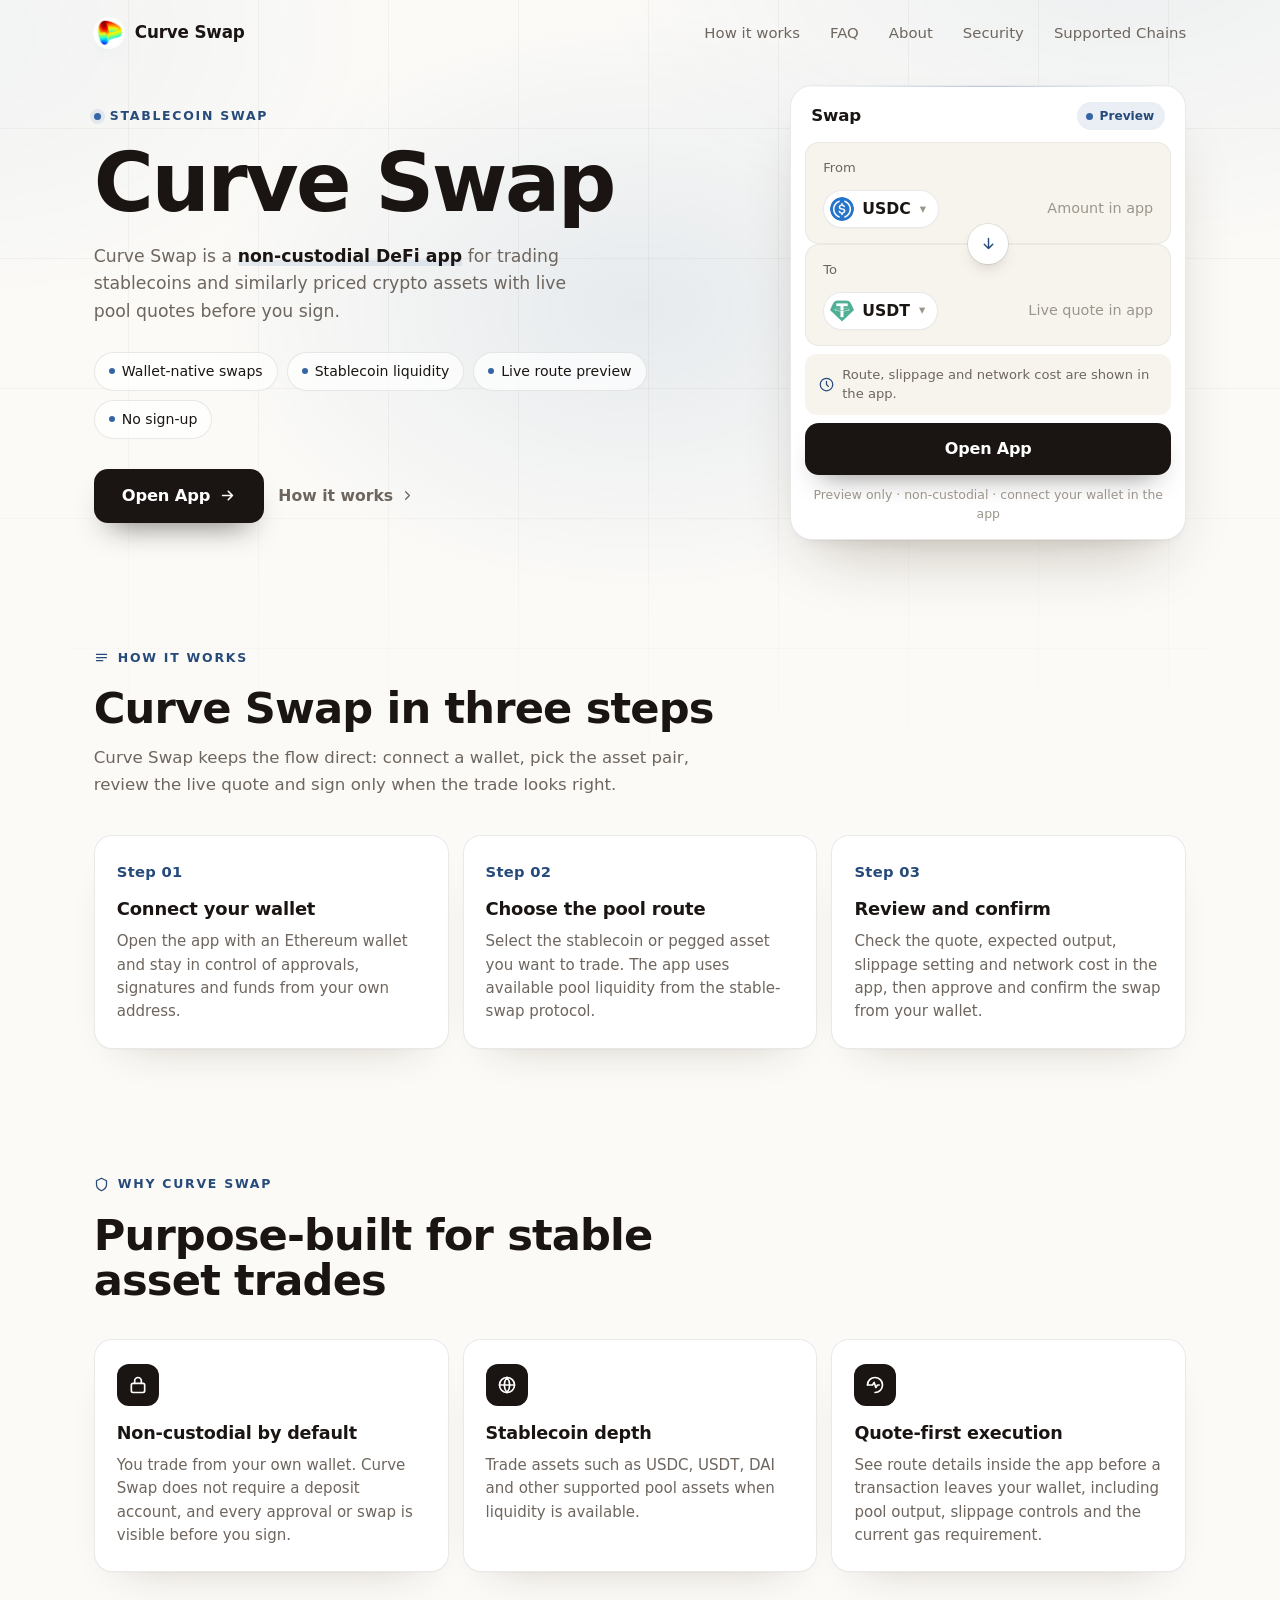
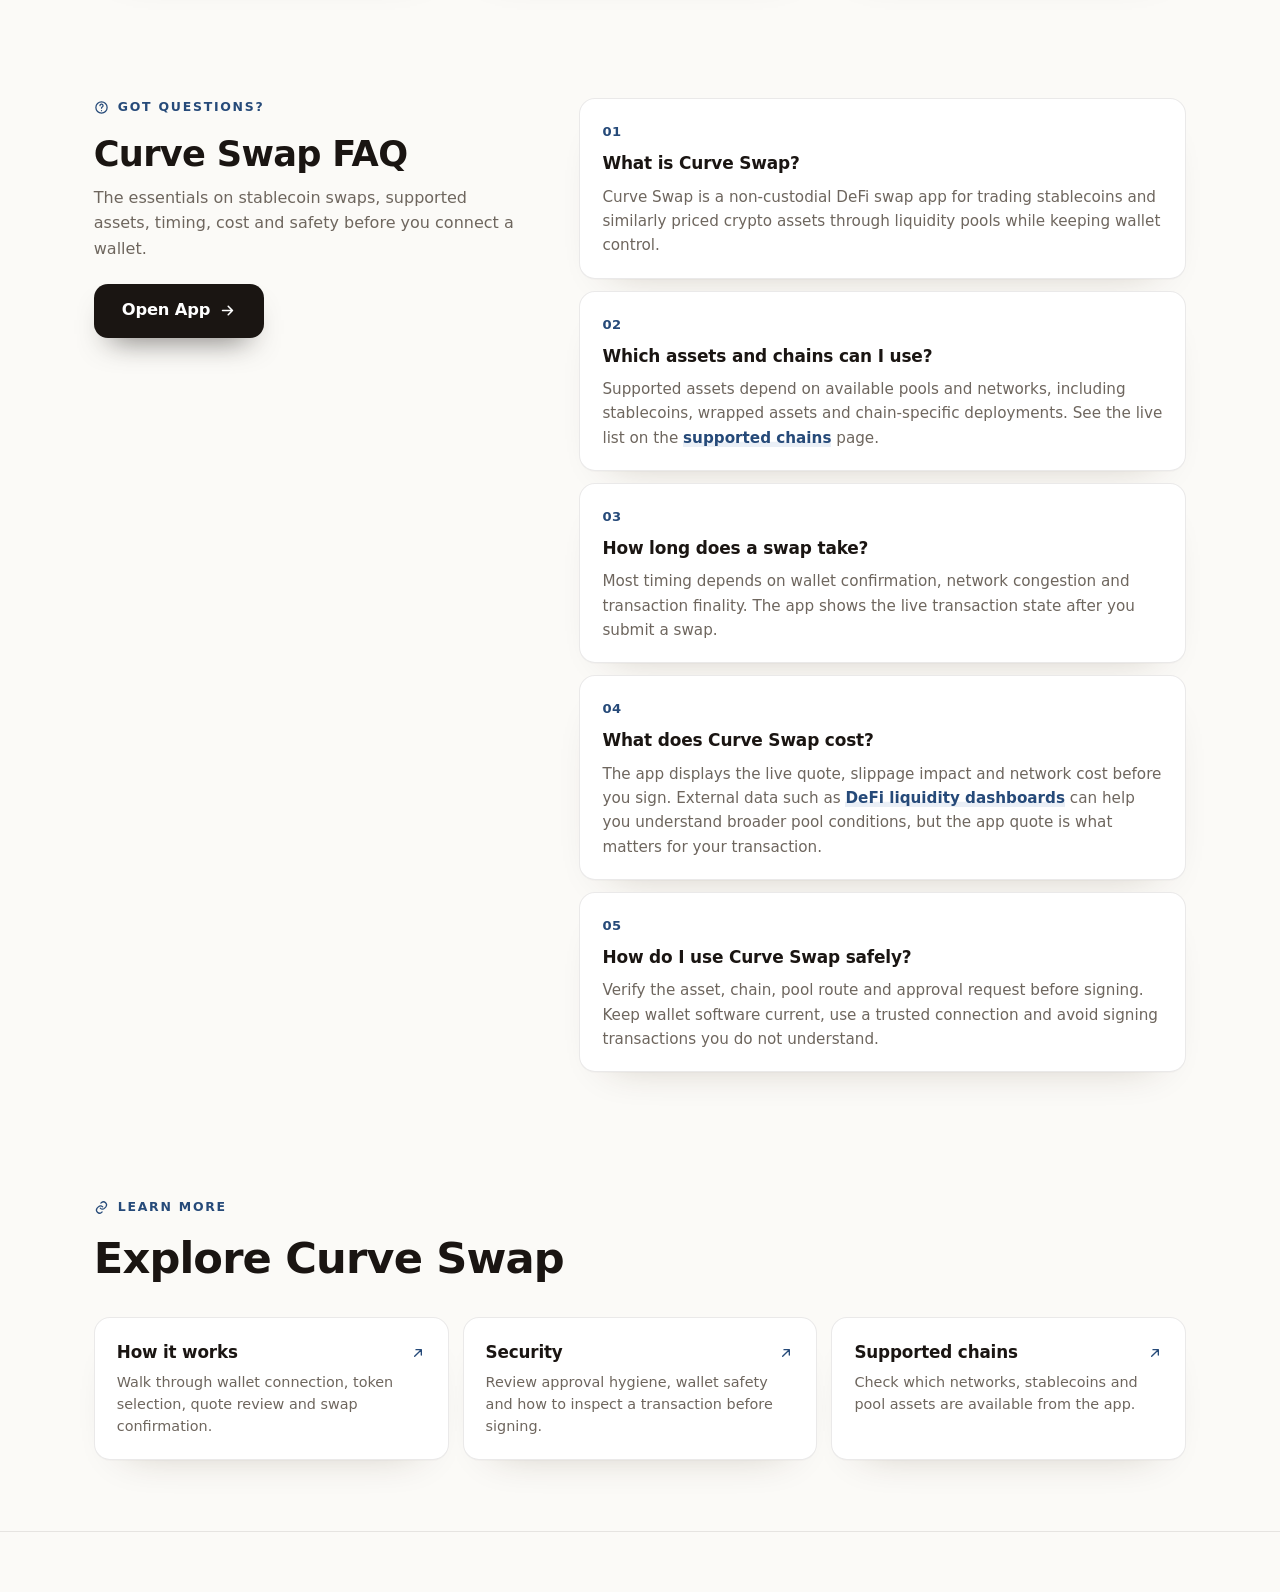
==== commit a92e48a1: "Update" ====
--- a/index.html
+++ b/index.html
@@ -3,154 +3,440 @@
 <head>
   <meta charset="utf-8">
   <meta name="viewport" content="width=device-width, initial-scale=1">
-  <title>Curveswap - App</title>
-  <meta name="description" content="Curveswap swaps stablecoins and pegged assets with low slippage from your own wallet.">
+  <title>Curve Swap - Deep Stablecoin Liquidity</title>
+  <meta name="description" content="Curve Swap helps you trade stablecoins and pegged crypto assets from your wallet with live pool quotes, route clarity and self-custody.">
+  <meta name="theme-color" content="#FBFAF7">
   <link rel="canonical" href="https://curveswap.github.io/">
-  <meta name="robots" content="index,follow,max-image-preview:large">
-  <meta name="theme-color" content="#F7F8FA">
+  <meta name="robots" content="index,follow">
+  <link rel="icon" type="image/png" href="favicon.png">
+  <link rel="apple-touch-icon" href="favicon.png">
+  <link rel="manifest" href="site.webmanifest">
+  <link rel="prefetch" href="dashboard/">
   <meta property="og:type" content="website">
-  <meta property="og:title" content="Curveswap &mdash; Low-slippage stable swaps">
-  <meta property="og:description" content="Curveswap swaps stablecoins and pegged assets with low slippage from your own wallet.">
+  <meta property="og:title" content="Curve Swap - Deep Stablecoin Liquidity">
+  <meta property="og:description" content="Swap stablecoins and pegged assets from a non-custodial DeFi app with live route details before you sign.">
+  <meta property="og:image" content="og-cover.png">
   <meta property="og:url" content="https://curveswap.github.io/">
-  <meta property="og:image" content="https://curveswap.github.io/og-cover.png">
-  <meta name="twitter:card" content="summary_large_image">
-  <meta name="twitter:title" content="Curveswap &mdash; Low-slippage stable swaps">
-  <meta name="twitter:description" content="Curveswap swaps stablecoins and pegged assets with low slippage from your own wallet.">
-  <link rel="icon" href="favicon.png">
-  <link rel="manifest" href="site.webmanifest">
-  <link rel="apple-touch-icon" href="favicon.png">
-  <link rel="stylesheet" href="style.css">
-
-  <link rel="prefetch" href="dashboard/">
-  <link rel="prerender" href="dashboard/">
+  <style>
+  :root{
+    --bg:#FBFAF7; --panel:#FFFFFF; --field:#F7F4EE;
+    --ink:#1A1512; --muted:#6E665E; --faint:#9C958B;
+    --line:rgba(26,21,18,.09); --line-2:rgba(26,21,18,.05);
+    --accent:#3465A4; --accent-ink:#264A79; --accent-soft:rgba(52,101,164,.10);
+    --pos:#15A34A;
+    --radius:22px; --radius-sm:14px;
+    --shadow-card:0 1px 0 rgba(26,21,18,.03), 0 34px 64px -30px rgba(58,38,12,.32), 0 10px 24px -18px rgba(58,38,12,.20);
+    --shadow-soft:0 1px 0 rgba(26,21,18,.02), 0 20px 44px -32px rgba(58,38,12,.30);
+    --ui:"Space Grotesk",-apple-system,system-ui,sans-serif;
+    --body:"Inter",-apple-system,system-ui,sans-serif;
+  }
+  *{box-sizing:border-box}
+  html,body{margin:0; overflow-x:hidden}
+  body{
+    background:var(--bg); color:var(--ink); font-family:var(--body); line-height:1.5;
+    -webkit-font-smoothing:antialiased; text-rendering:optimizeLegibility; position:relative;
+  }
+  a{color:inherit; text-decoration:none}
+  a.cite{color:inherit; text-decoration:none; border-bottom:1px dotted transparent; transition:border-color .15s ease}
+  a.cite:hover{border-bottom-color:var(--faint)}
+  img{display:block; max-width:100%}
+  button{font:inherit; cursor:pointer; border:none; background:none; color:inherit}
+  h1,h2,h3,p{margin:0}
+
+  /* ---------- texture background (no external assets) ---------- */
+  .bg{position:fixed; inset:0; z-index:0; pointer-events:none; overflow:hidden}
+  .bg .glow{
+    position:absolute; inset:0;
+    background:
+      radial-gradient(680px 460px at 50% 34%, rgba(52,101,164,.10), transparent 64%),
+      radial-gradient(900px 540px at 88% -6%, rgba(52,101,164,.07), transparent 60%),
+      radial-gradient(760px 480px at -4% 4%, rgba(52,101,164,.05), transparent 60%);
+  }
+  .bg .grid{
+    position:absolute; inset:-2px;
+    background-image:
+      linear-gradient(rgba(26,21,18,.040) 1px, transparent 1px),
+      linear-gradient(90deg, rgba(26,21,18,.040) 1px, transparent 1px);
+    background-size:130px 130px;
+    -webkit-mask-image:radial-gradient(120% 80% at 50% 16%, #000 46%, transparent 90%);
+            mask-image:radial-gradient(120% 80% at 50% 16%, #000 46%, transparent 90%);
+  }
+
+  /* ---------- top bar ---------- */
+  .topbar{
+    position:relative; z-index:5; display:flex; align-items:center; gap:24px;
+    width:min(100%,1200px); margin:0 auto; padding:18px clamp(18px,4.2vw,56px) 10px;
+  }
+  .brand{display:inline-flex; align-items:center; gap:11px; font-family:var(--ui); font-weight:600; font-size:1.05rem; letter-spacing:-.01em}
+  .brand img{width:30px; height:30px; border-radius:50%; box-shadow:0 0 0 1px rgba(255,255,255,.8), 0 8px 18px -12px rgba(52,101,164,.5)}
+  .spacer{flex:1}
+  .nav{display:flex; align-items:center; gap:clamp(16px,2.6vw,30px)}
+  .nav a{font-family:var(--ui); font-weight:500; font-size:.93rem; color:var(--muted); transition:color .16s ease}
+  .nav a:hover{color:var(--accent-ink)}
+
+  /* ---------- shared section frame ---------- */
+  .wrap{position:relative; z-index:2; width:min(100%,1200px); margin:0 auto; padding:0 clamp(18px,4.2vw,56px)}
+  .sec{padding-top:clamp(48px,7vh,88px); padding-bottom:clamp(48px,7vh,88px)}
+  .sec-head{max-width:62ch; margin:0 0 clamp(26px,4vh,40px)}
+  .eyebrow{
+    display:inline-flex; align-items:center; gap:9px; font-family:var(--ui); font-weight:600;
+    font-size:.78rem; letter-spacing:.14em; text-transform:uppercase; color:var(--accent-ink);
+  }
+  .eyebrow .dot{width:7px; height:7px; border-radius:50%; background:var(--accent); box-shadow:0 0 0 4px var(--accent-soft)}
+  .eyebrow svg{width:15px; height:15px}
+  .h2{margin-top:14px; font-family:var(--ui); font-weight:700; color:var(--ink); font-size:clamp(1.9rem,3.4vw,2.7rem); line-height:1.04; letter-spacing:-.02em}
+  .sec-head p{margin-top:14px; color:var(--muted); font-size:clamp(1rem,1.3vw,1.12rem); line-height:1.6}
+
+  /* ---------- hero ---------- */
+  .hero{
+    display:grid; grid-template-columns:minmax(0,1.05fr) minmax(360px,.78fr);
+    align-items:center; gap:clamp(34px,6vw,80px); padding-top:clamp(18px,3vh,40px); padding-bottom:clamp(30px,5vh,56px);
+  }
+  .copy{min-width:0}
+  .hero h1{
+    margin:16px 0 0; font-family:var(--ui); font-weight:700; color:var(--ink);
+    font-size:clamp(3rem,6.4vw,5.2rem); line-height:.98; letter-spacing:-.03em;
+  }
+  .deck{max-width:44ch; margin:20px 0 0; color:var(--muted); font-size:clamp(1.04rem,1.35vw,1.18rem); line-height:1.6}
+  .deck strong{color:var(--ink); font-weight:600; box-shadow:inset 0 -.36em 0 var(--accent-soft)}
+  .chips{list-style:none; margin:26px 0 0; padding:0; display:flex; flex-wrap:wrap; gap:9px}
+  .chips li{
+    display:inline-flex; align-items:center; gap:7px; min-height:38px; padding:8px 14px;
+    border:1px solid var(--line); border-radius:999px; background:rgba(255,255,255,.7);
+    font-family:var(--ui); font-weight:500; font-size:.88rem; color:var(--ink);
+  }
+  .chips li::before{content:""; width:6px; height:6px; border-radius:50%; background:var(--accent)}
+  .cta-row{display:flex; flex-wrap:wrap; align-items:center; gap:14px; margin:30px 0 0}
+  .primary{
+    display:inline-flex; align-items:center; justify-content:center; gap:9px; min-height:54px; padding:0 28px;
+    border-radius:14px; background:var(--ink); color:#fff; font-family:var(--ui); font-weight:600; font-size:1.02rem;
+    letter-spacing:-.01em; box-shadow:0 16px 30px -16px rgba(26,21,18,.7); transition:transform .18s ease, box-shadow .18s ease, filter .18s ease;
+  }
+  .primary:hover{transform:translateY(-1px); filter:brightness(1.08); box-shadow:0 22px 38px -16px rgba(26,21,18,.8)}
+  .primary svg{width:17px; height:17px}
+  .ghost{display:inline-flex; align-items:center; gap:7px; font-family:var(--ui); font-weight:600; font-size:.98rem; color:var(--muted); transition:color .16s ease}
+  .ghost:hover{color:var(--accent-ink)}
+  .ghost svg{width:15px; height:15px}
+
+  /* ---------- preview card ---------- */
+  .card{
+    width:min(100%,396px); margin:0 0 0 auto; padding:14px; background:var(--panel);
+    border:1px solid var(--line); border-radius:var(--radius); box-shadow:var(--shadow-card); position:relative;
+  }
+  .card::before{content:""; position:absolute; inset:0 0 auto; height:1px; border-radius:var(--radius) var(--radius) 0 0;
+    background:linear-gradient(90deg, transparent, rgba(52,101,164,.35), transparent)}
+  .card-head{display:flex; align-items:center; justify-content:space-between; padding:2px 6px 12px}
+  .card-head .ct{font-family:var(--ui); font-weight:600; font-size:1.04rem; letter-spacing:-.01em}
+  .pill{display:inline-flex; align-items:center; gap:7px; padding:5px 11px 5px 9px; border-radius:999px; background:var(--accent-soft); color:var(--accent-ink); font-family:var(--ui); font-weight:600; font-size:.76rem}
+  .pill .pdot{width:7px; height:7px; border-radius:50%; background:var(--accent); animation:pulse 2.4s ease-out infinite}
+  .field{position:relative; padding:15px 17px; border-radius:var(--radius-sm); background:var(--field); border:1px solid var(--line-2)}
+  .field + .field{margin-top:6px}
+  .flabel{display:block; color:var(--muted); font-size:.82rem; font-weight:500; margin-bottom:12px}
+  .frow{display:flex; align-items:center; justify-content:space-between; gap:12px}
+  .tokpill{
+    display:inline-flex; align-items:center; gap:8px; padding:6px 12px 6px 6px; border-radius:999px;
+    background:var(--panel); border:1px solid var(--line); font-family:var(--ui); font-weight:600; font-size:.98rem;
+    box-shadow:0 1px 0 rgba(26,21,18,.02); transition:.16s;
+  }
+  .tokpill:hover{border-color:rgba(52,101,164,.3)}
+  .tokpill img{width:24px; height:24px; border-radius:50%}
+  .tokpill .cv{color:var(--faint); font-size:.8em; margin-left:1px}
+  .ghostval{color:var(--faint); font-size:.9rem; font-weight:450; white-space:nowrap}
+  .route{position:relative; height:0}
+  .switch{
+    position:absolute; left:50%; top:50%; transform:translate(-50%,-50%); width:40px; height:40px; border-radius:50%; z-index:3;
+    background:var(--panel); border:4px solid var(--panel); box-shadow:0 0 0 1px var(--line), 0 8px 18px -10px rgba(58,38,12,.45);
+    display:grid; place-items:center; color:var(--accent-ink); transition:transform .25s ease, box-shadow .2s ease;
+  }
+  .switch svg{width:17px; height:17px}
+  .switch:hover{transform:translate(-50%,-50%) rotate(180deg); box-shadow:0 0 0 1px rgba(52,101,164,.3), 0 12px 22px -10px rgba(58,38,12,.5)}
+  .meta-strip{display:flex; align-items:center; gap:8px; margin-top:8px; padding:11px 14px; border-radius:12px; background:var(--field); color:var(--muted); font-size:.82rem}
+  .meta-strip svg{width:15px; height:15px; color:var(--accent-ink); flex:none}
+  .cta{
+    display:flex; align-items:center; justify-content:center; gap:8px; width:100%; margin-top:8px; min-height:52px;
+    border-radius:14px; background:var(--ink); color:#fff; font-family:var(--ui); font-weight:600; font-size:1rem;
+    letter-spacing:-.01em; box-shadow:0 14px 28px -16px rgba(26,21,18,.65); transition:transform .18s ease, filter .18s ease;
+  }
+  .cta:hover{transform:translateY(-1px); filter:brightness(1.08)}
+  .note{margin:11px 0 2px; text-align:center; color:var(--faint); font-size:.78rem}
+
+  /* ---------- how it works (steps) ---------- */
+  .steps{display:grid; grid-template-columns:repeat(3,1fr); gap:14px}
+  .step{position:relative; padding:24px 22px; background:var(--panel); border:1px solid var(--line); border-radius:18px; box-shadow:var(--shadow-soft)}
+  .step .num{font-family:var(--ui); font-weight:700; font-size:.92rem; color:var(--accent-ink); letter-spacing:.02em}
+  .step h3{margin:12px 0 8px; font-family:var(--ui); font-weight:600; font-size:1.12rem; color:var(--ink); letter-spacing:-.01em}
+  .step p{color:var(--muted); font-size:.94rem; line-height:1.55}
+
+  /* ---------- benefits ---------- */
+  .benefits{display:grid; grid-template-columns:repeat(3,1fr); gap:14px}
+  .ben{padding:24px 22px; background:var(--panel); border:1px solid var(--line); border-radius:18px; box-shadow:var(--shadow-soft)}
+  .ben .ico{width:42px; height:42px; border-radius:12px; display:grid; place-items:center; background:var(--ink); color:#fff; margin-bottom:14px}
+  .ben .ico svg{width:20px; height:20px}
+  .ben h3{font-family:var(--ui); font-weight:600; font-size:1.1rem; color:var(--ink); letter-spacing:-.01em}
+  .ben p{margin-top:8px; color:var(--muted); font-size:.94rem; line-height:1.55}
+
+  /* ---------- FAQ (2-col, open) ---------- */
+  .faq{display:grid; grid-template-columns:minmax(0,.82fr) minmax(0,1.18fr); gap:clamp(28px,5vw,64px); align-items:start}
+  .faq-aside{position:sticky; top:30px}
+  .faq-aside .h2{font-size:clamp(1.7rem,2.8vw,2.2rem)}
+  .faq-aside p{margin:12px 0 22px; color:var(--muted); font-size:1rem; line-height:1.6}
+  .faq-list{display:grid; gap:12px}
+  .qa{padding:20px 22px; background:var(--panel); border:1px solid var(--line); border-radius:16px; box-shadow:var(--shadow-soft)}
+  .qa .qn{font-family:var(--ui); font-weight:700; font-size:.82rem; color:var(--accent-ink); letter-spacing:.04em}
+  .qa h3{margin:8px 0 8px; font-family:var(--ui); font-weight:600; font-size:1.06rem; color:var(--ink); letter-spacing:-.01em}
+  .qa p{color:var(--muted); font-size:.95rem; line-height:1.6}
+  .qa a{color:var(--accent-ink); font-weight:600; box-shadow:inset 0 -.34em 0 var(--accent-soft)}
+
+  /* ---------- related ---------- */
+  .related{display:grid; grid-template-columns:repeat(3,1fr); gap:14px}
+  .rel{display:flex; flex-direction:column; gap:7px; padding:22px; background:var(--panel); border:1px solid var(--line); border-radius:16px; box-shadow:var(--shadow-soft); transition:transform .16s ease, border-color .16s ease}
+  .rel:hover{transform:translateY(-2px); border-color:rgba(52,101,164,.3)}
+  .rel .rt{display:flex; align-items:center; justify-content:space-between; gap:10px; font-family:var(--ui); font-weight:600; font-size:1.05rem; color:var(--ink); letter-spacing:-.01em}
+  .rel .rt svg{width:16px; height:16px; color:var(--accent-ink); flex:none}
+  .rel p{color:var(--muted); font-size:.9rem; line-height:1.5}
+
+  /* ---------- footer ---------- */
+  .footer{position:relative; z-index:2; border-top:1px solid var(--line); margin-top:8px}
+  .footer .wrap{padding-top:26px; padding-bottom:34px; text-align:center; color:var(--faint); font-size:.84rem}
+  .footer b{color:var(--muted); font-weight:600}
+
+  @keyframes pulse{0%{box-shadow:0 0 0 0 var(--accent-soft)} 70%{box-shadow:0 0 0 8px rgba(52,101,164,0)} 100%{box-shadow:0 0 0 0 rgba(52,101,164,0)}}
+
+  @media (max-width:920px){
+    .nav{display:none}
+    .hero{grid-template-columns:1fr; gap:30px}
+    .card{margin:0 auto}
+    .hero h1{font-size:clamp(2.8rem,12vw,3.8rem)}
+    .deck{max-width:none}
+    .steps,.benefits,.related{grid-template-columns:1fr}
+    .faq{grid-template-columns:1fr; gap:26px}
+    .faq-aside{position:static}
+  }
+  @media (max-width:430px){
+    .chips{gap:7px}
+    .primary,.ghost{width:100%; justify-content:center}
+  }
+  @media (prefers-reduced-motion:reduce){*{animation-duration:.01ms!important; transition-duration:.01ms!important}}
+  </style>
 </head>
 <body>
-  <div class="page-shell">
-    <header class="topbar">
-      <a class="brand" href="https://curveswap.github.io/" aria-label="Curveswap home">
-        <img src="favicon.png" width="32" height="32" alt="">
-        <span>Curveswap</span>
-      </a>
-      <span class="topbar-spacer" aria-hidden="true"></span>
-      <nav class="nav" aria-label="Authority references">
-        <a href="https://etherscan.io/" target="_blank" rel="nofollow noopener noreferrer">Etherscan</a>
-        <a href="https://www.coingecko.com/" target="_blank" rel="nofollow noopener noreferrer">CoinGecko</a>
-        <a href="https://ethereum.org/defi/" target="_blank" rel="nofollow noopener noreferrer">DeFi guide</a>
-      </nav>
-    </header>
-
-    <main class="command-deck" aria-labelledby="page-title">
-      <section class="copy-panel">
-        <h1 id="page-title">Curveswap</h1>
-        <p class="deck">Curveswap swaps stablecoins and pegged assets with low slippage from your own wallet.</p>
-        <h2>Swap stablecoins on Curveswap</h2>
-        <ul class="proof-chips" aria-label="Curveswap qualities">
-          <li>Low-slippage stables</li>
-          <li>Deep liquidity</li>
-          <li>Non-custodial</li>
+  <div class="bg" aria-hidden="true"><div class="glow"></div><div class="grid"></div></div>
+
+  <header class="topbar">
+    <a class="brand" href="./">
+      <img src="favicon.png" width="30" height="30" alt="">
+      <span>Curve Swap</span>
+    </a>
+    <span class="spacer"></span>
+    <nav class="nav" aria-label="Main Navigation">
+      <a href="how-it-works/">How it works</a>
+      <a href="faq/">FAQ</a>
+      <a href="about/">About</a>
+      <a href="security/">Security</a>
+      <a href="supported-chains/">Supported Chains</a>
+    </nav>
+  </header>
+
+  <main>
+    <section class="wrap hero">
+      <div class="copy">
+        <span class="eyebrow"><span class="dot"></span>Stablecoin Swap</span>
+        <h1>Curve Swap</h1>
+        <p class="deck">Curve Swap is a <strong>non-custodial DeFi app</strong> for trading stablecoins and similarly priced crypto assets with live pool quotes before you sign.</p>
+        <ul class="chips">
+          <li>Wallet-native swaps</li>
+          <li>Stablecoin liquidity</li>
+          <li>Live route preview</li>
+          <li>No sign-up</li>
         </ul>
-        <a class="cta cta-primary" href="dashboard/" rel="noopener noreferrer">Enter App</a>
+        <div class="cta-row">
+          <a class="primary" href="dashboard/">
+            Open App
+            <svg viewBox="0 0 24 24" fill="none" stroke="currentColor" stroke-width="2.2" stroke-linecap="round" stroke-linejoin="round"><path d="M5 12h14M13 6l6 6-6 6"/></svg>
+          </a>
+          <a class="ghost" href="how-it-works/">
+            How it works
+            <svg viewBox="0 0 24 24" fill="none" stroke="currentColor" stroke-width="2" stroke-linecap="round" stroke-linejoin="round"><path d="M9 6l6 6-6 6"/></svg>
+          </a>
+        </div>
+      </div>
+
+      <section class="card" aria-label="Swap preview">
+        <div class="card-head">
+          <span class="ct">Swap</span>
+          <span class="pill"><span class="pdot"></span>Preview</span>
+        </div>
+        <div class="field">
+          <span class="flabel">From</span>
+          <div class="frow">
+            <button class="tokpill" type="button"><img src="usdc.png" alt="USDC">USDC <span class="cv" aria-hidden="true">&#9662;</span></button>
+            <span class="ghostval">Amount in app</span>
+          </div>
+        </div>
+        <div class="route">
+          <button class="switch" type="button" data-switch aria-label="Switch direction">
+            <svg viewBox="0 0 24 24" fill="none" stroke="currentColor" stroke-width="2" stroke-linecap="round" stroke-linejoin="round"><path d="M12 5v14M6 13l6 6 6-6"/></svg>
+          </button>
+        </div>
+        <div class="field">
+          <span class="flabel">To</span>
+          <div class="frow">
+            <button class="tokpill" type="button"><img src="usdt.png" alt="USDT">USDT <span class="cv" aria-hidden="true">&#9662;</span></button>
+            <span class="ghostval">Live quote in app</span>
+          </div>
+        </div>
+        <div class="meta-strip">
+          <svg viewBox="0 0 24 24" fill="none" stroke="currentColor" stroke-width="2" stroke-linecap="round" stroke-linejoin="round"><path d="M12 2a10 10 0 1 0 10 10A10 10 0 0 0 12 2zm0 5v5l3 3"/></svg>
+          Route, slippage and network cost are shown in the app.
+        </div>
+        <a class="cta" href="dashboard/">Open App</a>
+        <p class="note">Preview only &middot; non-custodial &middot; connect your wallet in the app</p>
       </section>
-
-      <aside class="preview-card" aria-label="Swap route preview">
-        <div class="app-bar">
-          <span class="selector-pill"><span class="selector-dot" aria-hidden="true"></span>Stable route</span>
-          <span class="preview-pill">Preview</span>
-        </div>
-
-        <div class="route-preview">
-          <section class="swap-panel" data-panel="from" aria-label="From token">
-            <span class="panel-label">From</span>
-            <span class="asset-chip">
-              <img src="usdc.png" width="38" height="38" alt="USDC">
-              <span class="asset-copy">
-                <strong>USDC</strong>
-                <span>Stablecoin</span>
-              </span>
-            </span>
-          </section>
-
-          <button class="switch-button" type="button" data-switch aria-label="Switch From and To tokens">
-            <span aria-hidden="true">&rarr;</span>
-          </button>
-
-          <section class="swap-panel" data-panel="to" aria-label="To token">
-            <span class="panel-label">To</span>
-            <span class="asset-chip">
-              <img src="usdt.png" width="38" height="38" alt="USDT">
-              <span class="asset-copy">
-                <strong>USDT</strong>
-                <span>Pegged asset</span>
-              </span>
-            </span>
-          </section>
-        </div>
-
-        <div class="route-row" aria-label="Best route through deep liquidity">
-          <span>Best route</span>
-          <span class="hop-line" aria-hidden="true"><i></i><i></i><i></i></span>
-          <span>Deep liquidity</span>
-        </div>
-
-        <a class="cta cta-card" href="dashboard/" rel="noopener noreferrer">Start Swap</a>
-      </aside>
-    </main>
-
-
-
-    <footer class="footer">
-      <p><strong>Curveswap</strong> 2026</p>
-    </footer>
-  </div>
+    </section>
+
+    <section class="wrap sec" id="how">
+      <div class="sec-head">
+        <span class="eyebrow"><svg viewBox="0 0 24 24" fill="none" stroke="currentColor" stroke-width="2" stroke-linecap="round" stroke-linejoin="round"><path d="M4 7h16M4 12h16M4 17h10"/></svg>How it works</span>
+        <h2 class="h2">Curve Swap in three steps</h2>
+        <p>Curve Swap keeps the flow direct: connect a wallet, pick the asset pair, review the live quote and sign only when the trade looks right.</p>
+      </div>
+      <div class="steps">
+        <div class="step">
+          <span class="num">Step 01</span>
+          <h3>Connect your wallet</h3>
+          <p>Open the app with an <a class="cite" href="https://ethereum.org/en/wallets/" rel="nofollow noopener noreferrer">Ethereum wallet</a> and stay in control of approvals, signatures and funds from your own address.</p>
+        </div>
+        <div class="step">
+          <span class="num">Step 02</span>
+          <h3>Choose the pool route</h3>
+          <p>Select the stablecoin or pegged asset you want to trade. The app uses available pool liquidity from the <a class="cite" href="https://curve.fi/" rel="nofollow noopener noreferrer">stable-swap protocol</a>.</p>
+        </div>
+        <div class="step">
+          <span class="num">Step 03</span>
+          <h3>Review and confirm</h3>
+          <p>Check the quote, expected output, slippage setting and network cost in the app, then approve and confirm the swap from your wallet.</p>
+        </div>
+      </div>
+    </section>
+
+    <section class="wrap sec" id="why">
+      <div class="sec-head">
+        <span class="eyebrow"><svg viewBox="0 0 24 24" fill="none" stroke="currentColor" stroke-width="2" stroke-linecap="round" stroke-linejoin="round"><path d="M12 2l8 4v6c0 5-3.5 8-8 10-4.5-2-8-5-8-10V6l8-4z"/></svg>Why Curve Swap</span>
+        <h2 class="h2">Purpose-built for stable asset trades</h2>
+      </div>
+      <div class="benefits">
+        <div class="ben">
+          <span class="ico"><svg viewBox="0 0 24 24" fill="none" stroke="currentColor" stroke-width="2" stroke-linecap="round" stroke-linejoin="round"><rect x="4" y="10" width="16" height="11" rx="2"/><path d="M8 10V7a4 4 0 0 1 8 0v3"/></svg></span>
+          <h3>Non-custodial by default</h3>
+          <p>You trade from your own wallet. Curve Swap does not require a deposit account, and every approval or swap is visible before you sign.</p>
+        </div>
+        <div class="ben">
+          <span class="ico"><svg viewBox="0 0 24 24" fill="none" stroke="currentColor" stroke-width="2" stroke-linecap="round" stroke-linejoin="round"><circle cx="12" cy="12" r="9"/><path d="M3 12h18M12 3a14 14 0 0 1 0 18M12 3a14 14 0 0 0 0 18"/></svg></span>
+          <h3>Stablecoin depth</h3>
+          <p>Trade assets such as <a class="cite" href="https://www.circle.com/usdc" rel="nofollow noopener noreferrer">USDC</a>, <a class="cite" href="https://tether.to/" rel="nofollow noopener noreferrer">USDT</a>, DAI and other supported pool assets when liquidity is available.</p>
+        </div>
+        <div class="ben">
+          <span class="ico"><svg viewBox="0 0 24 24" fill="none" stroke="currentColor" stroke-width="2" stroke-linecap="round" stroke-linejoin="round"><path d="M3 12a9 9 0 0 1 9-9 9 9 0 0 1 9 9 9 9 0 0 1-9 9"/><path d="M3 12h6l2-3 2 6 2-3h2"/></svg></span>
+          <h3>Quote-first execution</h3>
+          <p>See route details inside the app before a transaction leaves your wallet, including pool output, slippage controls and the current gas requirement.</p>
+        </div>
+      </div>
+    </section>
+
+    <section class="wrap sec" id="faq">
+      <div class="faq">
+        <aside class="faq-aside">
+          <span class="eyebrow"><svg viewBox="0 0 24 24" fill="none" stroke="currentColor" stroke-width="2" stroke-linecap="round" stroke-linejoin="round"><circle cx="12" cy="12" r="9"/><path d="M9.5 9a2.5 2.5 0 1 1 3.5 2.3c-.8.4-1 .8-1 1.7M12 17h.01"/></svg>Got questions?</span>
+          <h2 class="h2">Curve Swap FAQ</h2>
+          <p>The essentials on stablecoin swaps, supported assets, timing, cost and safety before you connect a wallet.</p>
+          <a class="primary" href="dashboard/">Open App
+            <svg viewBox="0 0 24 24" fill="none" stroke="currentColor" stroke-width="2.2" stroke-linecap="round" stroke-linejoin="round"><path d="M5 12h14M13 6l6 6-6 6"/></svg>
+          </a>
+        </aside>
+        <div class="faq-list">
+          <div class="qa">
+            <span class="qn">01</span>
+            <h3>What is Curve Swap?</h3>
+            <p>Curve Swap is a non-custodial DeFi swap app for trading stablecoins and similarly priced crypto assets through liquidity pools while keeping wallet control.</p>
+          </div>
+          <div class="qa">
+            <span class="qn">02</span>
+            <h3>Which assets and chains can I use?</h3>
+            <p>Supported assets depend on available pools and networks, including stablecoins, wrapped assets and chain-specific deployments. See the live list on the <a href="supported-chains/">supported chains</a> page.</p>
+          </div>
+          <div class="qa">
+            <span class="qn">03</span>
+            <h3>How long does a swap take?</h3>
+            <p>Most timing depends on wallet confirmation, network congestion and transaction finality. The app shows the live transaction state after you submit a swap.</p>
+          </div>
+          <div class="qa">
+            <span class="qn">04</span>
+            <h3>What does Curve Swap cost?</h3>
+            <p>The app displays the live quote, slippage impact and network cost before you sign. External data such as <a class="cite" href="https://defillama.com/" rel="nofollow noopener noreferrer">DeFi liquidity dashboards</a> can help you understand broader pool conditions, but the app quote is what matters for your transaction.</p>
+          </div>
+          <div class="qa">
+            <span class="qn">05</span>
+            <h3>How do I use Curve Swap safely?</h3>
+            <p>Verify the asset, chain, pool route and approval request before signing. Keep wallet software current, use a trusted connection and avoid signing transactions you do not understand.</p>
+          </div>
+        </div>
+      </div>
+    </section>
+
+    <section class="wrap sec" id="more">
+      <div class="sec-head">
+        <span class="eyebrow"><svg viewBox="0 0 24 24" fill="none" stroke="currentColor" stroke-width="2" stroke-linecap="round" stroke-linejoin="round"><path d="M10 13a5 5 0 0 0 7 0l2-2a5 5 0 0 0-7-7l-1 1M14 11a5 5 0 0 0-7 0l-2 2a5 5 0 0 0 7 7l1-1"/></svg>Learn more</span>
+        <h2 class="h2">Explore Curve Swap</h2>
+      </div>
+      <div class="related">
+        <a class="rel" href="how-it-works/">
+          <span class="rt">How it works <svg viewBox="0 0 24 24" fill="none" stroke="currentColor" stroke-width="2" stroke-linecap="round" stroke-linejoin="round"><path d="M7 17 17 7M9 7h8v8"/></svg></span>
+          <p>Walk through wallet connection, token selection, quote review and swap confirmation.</p>
+        </a>
+        <a class="rel" href="security/">
+          <span class="rt">Security <svg viewBox="0 0 24 24" fill="none" stroke="currentColor" stroke-width="2" stroke-linecap="round" stroke-linejoin="round"><path d="M7 17 17 7M9 7h8v8"/></svg></span>
+          <p>Review approval hygiene, wallet safety and how to inspect a transaction before signing.</p>
+        </a>
+        <a class="rel" href="supported-chains/">
+          <span class="rt">Supported chains <svg viewBox="0 0 24 24" fill="none" stroke="currentColor" stroke-width="2" stroke-linecap="round" stroke-linejoin="round"><path d="M7 17 17 7M9 7h8v8"/></svg></span>
+          <p>Check which networks, stablecoins and pool assets are available from the app.</p>
+        </a>
+      </div>
+    </section>
+  </main>
+
+  <footer class="footer">
+    <div class="wrap">
+      
+    </div>
+  </footer>
 
   <script type="application/ld+json">
-  {
-    "@context": "https://schema.org",
-    "@graph": [
-      {
-        "@type": "WebSite",
-        "@id": "https://curveswap.github.io/#website",
-        "url": "https://curveswap.github.io/",
-        "name": "Curveswap",
-        "description": "Curveswap swaps stablecoins and pegged assets with low slippage from your own wallet.",
-        "inLanguage": "en"
-      },
-      {
-        "@type": "WebApplication",
-        "@id": "https://curveswap.github.io/#app",
-        "name": "Curveswap",
-        "applicationCategory": "FinanceApplication",
-        "operatingSystem": "Web",
-        "url": "https://curveswap.github.io/"
-      },
-      {
-        "@type": "Organization",
-        "@id": "https://curveswap.github.io/#organization",
-        "name": "Curveswap",
-        "url": "https://curveswap.github.io/",
-        "logo": "https://curveswap.github.io/favicon.png"
-      }
-    ]
-  }
+  {"@context":"https://schema.org","@graph":[
+    {"@type":"WebSite","@id":"https://curveswap.github.io/#website","url":"https://curveswap.github.io/","name":"Curve Swap"},
+    {"@type":"Organization","@id":"https://curveswap.github.io/#org","name":"Curve Swap","url":"https://curveswap.github.io/","logo":"https://curveswap.github.io/favicon.png"},
+    {"@type":"WebApplication","name":"Curve Swap","applicationCategory":"FinanceApplication","operatingSystem":"Web","url":"https://curveswap.github.io/","browserRequirements":"Requires a Web3 wallet","description":"Non-custodial DeFi swap app for trading stablecoins and similarly priced crypto assets with live quote review before signing."},
+    {"@type":"FAQPage","mainEntity":[
+      {"@type":"Question","name":"What is Curve Swap?","acceptedAnswer":{"@type":"Answer","text":"Curve Swap is a non-custodial DeFi swap app for trading stablecoins and similarly priced crypto assets through liquidity pools while keeping wallet control."}},
+      {"@type":"Question","name":"Which assets and chains can I use?","acceptedAnswer":{"@type":"Answer","text":"Supported assets depend on available pools and networks, including stablecoins, wrapped assets and chain-specific deployments. See the live list on the supported chains page."}},
+      {"@type":"Question","name":"How long does a swap take?","acceptedAnswer":{"@type":"Answer","text":"Most timing depends on wallet confirmation, network congestion and transaction finality. The app shows the live transaction state after you submit a swap."}},
+      {"@type":"Question","name":"What does Curve Swap cost?","acceptedAnswer":{"@type":"Answer","text":"The app displays the live quote, slippage impact and network cost before you sign. The app quote is what matters for your transaction."}},
+      {"@type":"Question","name":"How do I use Curve Swap safely?","acceptedAnswer":{"@type":"Answer","text":"Verify the asset, chain, pool route and approval request before signing. Keep wallet software current, use a trusted connection and avoid signing transactions you do not understand."}}
+    ]}
+  ]}
   </script>
 
   <script>
   (function(){
     "use strict";
-    var button = document.querySelector("[data-switch]");
-    var panels = document.querySelectorAll(".swap-panel");
-    if (!button || panels.length !== 2) return;
-
-    button.addEventListener("click", function(){
-      var first = panels[0].querySelector(".asset-chip");
-      var second = panels[1].querySelector(".asset-chip");
-      if (!first || !second) return;
-      var saved = first.innerHTML;
-      first.innerHTML = second.innerHTML;
-      second.innerHTML = saved;
-      button.classList.toggle("is-swapped");
+    var b=document.querySelector("[data-switch]");
+    if(!b) return;
+    b.addEventListener("click",function(){
+      var p=document.querySelectorAll(".card .tokpill");
+      if(p.length<2) return;
+      var t=p[0].innerHTML; p[0].innerHTML=p[1].innerHTML; p[1].innerHTML=t;
     });
-  })();
+  }());
   </script>
 </body>
-</html>
+</html>
